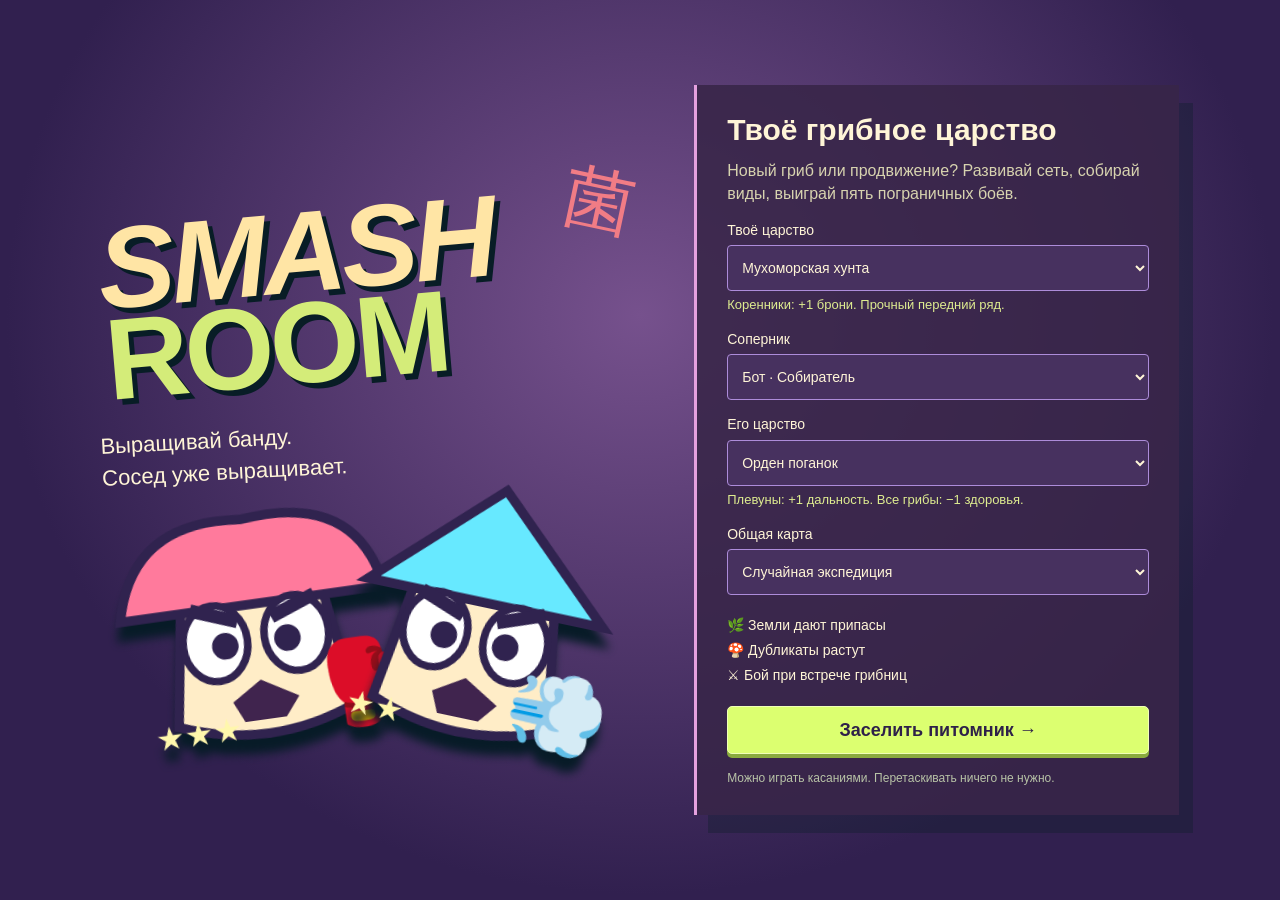
==== index.html @ 74ddb477 "Publish Smash Room v17 territory frontiers and P2P rooms" ====
<!doctype html>
<html lang="ru"><head><meta charset="utf-8"><meta name="viewport" content="width=device-width,initial-scale=1,viewport-fit=cover"><meta name="theme-color" content="#17392f"><title>SMASH ROOM — вырасти свою банду</title><link rel="stylesheet" href="nursery/style.css?v=17"></head>
<body><section id="setup"></section><main id="game" hidden><header id="hud"></header><p id="notice" role="status" aria-live="polite"></p><nav id="tabs" aria-label="Питомник и ресурсная карта"></nav><div class="game-layout"><section id="scene" aria-label="Единая поляна: два питомника, общая карта и бой у границы"><canvas id="scene-canvas" aria-hidden="true"></canvas><canvas id="scene-labels" aria-hidden="true" hidden></canvas><div id="scene-targets"></div></section><section id="hand" aria-label="Карты грибов в руке"></section><aside id="inspection"></aside></div></main><footer id="footer"></footer><div id="merge-pop" aria-live="polite"></div><aside id="host-narrator" hidden></aside><section id="development" hidden></section><section id="incoming-trade" hidden></section><div id="room-banner" hidden></div><dialog id="collection-dialog"></dialog><section id="pass" hidden></section><section id="vs" hidden aria-label="Армии перед боем"></section>
<dialog id="rules"><button id="close-rules">Закрыть ×</button><h2>Хихикорень объясняет</h2><p>«Я сказал соседу, что его шляпа хуже твоей. Теперь тебе надо выиграть пять споров!»</p><ol><li><b>Развитие на ход:</b> нанять одного гриба ИЛИ продвинуть фронт. Найм усиливает ближайший бой; рост даёт припасы, находки и позицию. Можно накопить ресурсы вместо развития.</li><li><b>Рост от флажка:</b> выбери соседний гекс. Новая земля стоит 1 воду + 1 перегной. По своей земле можно идти бесплатно, но это тоже развитие хода.</li><li><b>Зачем маршрут:</b> 🏺 открывает редкий вид, 🏪 даёт обмен 2:1, 💎 удваивает доход участка. Вода под опорой усиливает лечение, перегной даёт +2 HP, споры — +1 дальность дальним бойцам.</li><li><b>Когда бой:</b> грибницы сблизились или ты наступил на чужой участок. Оба готовят отряд, затем автобой у границы. Победитель оттесняет соседа, при наступлении забирает участок; бойцы сохраняются. Дальний маршрут сначала позволяет развиваться без боя.</li><li><b>Армия и резерв:</b> первые 6 мест воюют, ещё 3 хранят грибы. Одинаковый вид и тир автоматически складываются до ★★★. Для ★★★ нужны 3 участка в связанной сети. В руинах открываются 6 редких подвидов, всего 12 видов.</li><li><b>Подготовка:</b> бесплатная расстановка, корм за 1 воду + 1 перегной на один бой. Продажа навсегда возвращает 1 перегной. Базовый доход каждое утро — 1/2/1, присоединённые земли дают ресурс. Отрезанные от базы земли не дают доход, пока сеть не соединится.</li><li><b>Торг:</b> запас 3:1, у Лисичек и в лавке 2:1. Соседу можно предложить обмен; до его согласия деньги не списываются. Подтверждение ещё раз проверяет запасы.</li><li><b>Победа:</b> пять выигранных боёв. Максимум 60 ходов защищает от бесконечной мирной игры; затем сравниваются победы.</li></ol><p>Комната по ссылке — два игрока на разных устройствах. Хозяин держит вкладку открытой. Для подключения нужен интернет; некоторые сети ограничивают P2P. С ботом и на одном экране можно играть без комнаты.</p><small>Архив: <a href="world-v16.html">v16</a> · <a href="world-v15.html">v15</a> · <a href="garden-v12.html">v12</a></small></dialog>
<dialog id="sell-dialog"><h2>Убрать гриба из состава?</h2><p>Он уйдёт навсегда. Вы получите 1🌿 независимо от тира. Карта в руку не возвращается.</p><button id="cancel-sell">Оставить</button><button id="confirm-sell" class="danger">Продать · +1🌿</button></dialog>
<script src="store/store.js?v=17"></script><script src="config/colony.js?v=17"></script><script src="config/scene.js?v=17"></script><script src="ui/lowPolyGL.js?v=17"></script><script src="ui/mushroomModel.js?v=17"></script><script src="ui/combatRig.js?v=17"></script><script src="systems/battleSystem.js?v=17"></script><script src="core/config.js?v=17"></script><script src="core/gardenMaps.js?v=17"></script><script src="core/gardenKingdoms.js?v=17"></script><script src="core/gardenCharacters.js?v=17"></script><script src="vendor/peerjs-1.5.5.min.js"></script><script src="nursery/config.js?v=17"></script><script src="nursery/combat.js?v=17"></script><script src="nursery/rules.js?v=17"></script><script src="nursery/map.js?v=17"></script><script src="nursery/system.js?v=17"></script><script src="nursery/bot.js?v=17"></script><script src="nursery/world.js?v=17"></script><script src="nursery/models.js?v=17"></script><script src="nursery/view.js?v=17"></script><script src="nursery/guide.js?v=17"></script><script src="nursery/room.js?v=17"></script><script src="nursery/ui.js?v=17"></script><script src="nursery/main.js?v=17"></script></body></html>
---- nursery/style.css ----
*{box-sizing:border-box}html{color-scheme:dark;background:#102d2b}body{margin:0;background:radial-gradient(ellipse at 50% 30%,#335748 0,#132e2c 65%);color:#fae9bb;font:16px/1.45 'Trebuchet MS','Segoe UI',sans-serif;min-height:100svh}button,select{font:inherit;color:inherit}button{cursor:pointer;border:1px solid #9b8258;background:#354940;border-radius:5px;padding:10px 14px;min-height:46px;box-shadow:0 3px 0 #071b1d;touch-action:manipulation}button:hover{background:#4a6250;border-color:#e5cf85}button:focus-visible,select:focus-visible{outline:3px solid #e6f298;outline-offset:3px}button:disabled{cursor:default;opacity:.46;box-shadow:none}button.primary{color:#1c3028;background:#d9ec7a;border:1px solid #e8f2b1;font-weight:900;box-shadow:0 4px 0 #617443}button.primary:hover{background:#edffa1}button.danger{color:#f8b7ab;border-color:#93605e;background:#493338}h1,h2,h3,p{margin:0 0 12px}h2,h3{font-weight:900;line-height:1.15}h2{font-size:25px}h3{font-size:20px}small{font-size:12px}i{font-style:normal}em{font-style:normal}select{width:100%;min-height:46px;background:#193831;border:1px solid #9d956c;border-radius:4px;padding:10px}label{display:block;margin:14px 0 5px;font-size:14px}label select{margin-top:5px}[hidden]{display:none!important}a{color:#dfed94}dialog{max-width:560px;width:calc(100% - 28px);max-height:85svh;overflow:auto;border:2px solid #cda36b;border-radius:12px;background:#203c33;color:#fae9bb;padding:24px}dialog::backdrop{background:#061916cc}dialog h2{margin-top:15px}dialog li{margin:12px 0}#setup{min-height:100svh;max-width:1150px;margin:auto;display:grid;grid-template-columns:1.1fr 1fr;align-items:center;padding:36px;gap:60px}.start-art{position:relative}.start-art h1{font:italic 900 clamp(64px,9vw,118px)/.79 Impact,'Arial Black',sans-serif;letter-spacing:-4px;transform:rotate(-5deg);text-shadow:5px 6px 0 #081d26;color:#ffe5a5;margin:50px 0 34px}.start-art h1 i{color:#d4ec79}.start-art p{font-size:22px;transform:rotate(-3deg)}.seal{float:right;color:#f17c85;font-size:70px;transform:rotate(12deg)}.start-mushrooms{display:flex;margin-top:-20px}.start-mushrooms svg{width:58%;filter:drop-shadow(0 15px 5px #071b27);transform:rotate(-8deg)}.start-mushrooms svg+svg{margin-left:-14%;transform:rotate(12deg)}#start-form{background:#19392ee8;border-left:3px solid #c49b61;padding:28px 30px;box-shadow:14px 18px 0 #071d2550}#start-form h2{font-size:30px}#start-form p{color:#d7d3af}.perk{font-size:13px!important;color:#deec90!important;min-height:19px;margin:4px 0}.loop{display:grid;gap:5px;font-size:14px;margin:20px 0}#start-form .primary{width:100%;font-size:18px}#start-form>small{display:block;margin-top:16px;color:#b8c3a7}#game{max-width:1600px;margin:0 auto;padding:14px 24px 90px}#hud{display:flex;align-items:center;gap:24px;flex-wrap:wrap}.wordmark{font:italic 26px Impact,'Arial Black',sans-serif;text-decoration:none;white-space:nowrap;color:#ffe7a8}.wordmark i{color:#dfec8b}.scoreboard{display:flex;align-items:center;gap:20px;flex:1;justify-content:center}.scoreboard>span{border-bottom:3px solid var(--team);display:flex;align-items:center;gap:12px}.scoreboard b{font-size:30px}.scoreboard small{font-size:16px;color:#b7baa3}.scoreboard em{color:#dbae6d}.round{color:#e4d4af;font-size:14px}.help{border-radius:50%;width:46px;font-weight:bold}.resources{display:flex;width:100%;gap:28px;align-items:center;background:#10292380;padding:9px 14px;border-radius:5px}.resources>span{display:grid;grid-template-columns:auto auto;column-gap:7px;align-items:center}.resources i{font-size:25px;grid-row:span 2}.resources b{font-size:25px;line-height:1}.resources small{font-size:11px;color:#c1d39f}.resources .whose{margin-left:auto;font-size:13px;color:#e2d1a8}#notice{font-size:14px;min-height:45px;margin:12px 0 0;color:#d5dfbb;max-width:1100px}#tabs{display:flex;gap:10px;margin:12px 0}#tabs button{min-width:175px;background:#203f36;font-weight:bold}#tabs button.active{border-color:#d6e790;color:#eafaac;background:#456046;box-shadow:0 3px 0 #b3c779}.game-layout{display:grid;grid-template-columns:minmax(0,1fr) 330px;gap:24px;align-items:start}#scene{height:470px;position:relative;background:radial-gradient(ellipse at center,#72906a30,transparent 70%);overflow:hidden;border-bottom:2px solid #77916a66;border-radius:15% 8% 18% 7%}#scene-canvas,#scene-labels,#scene-targets{position:absolute;inset:0;width:100%;height:100%}#scene-labels{pointer-events:none}#scene-targets{pointer-events:none}.slot-target{position:absolute;transform:translate(-50%,0);pointer-events:auto;min-width:98px;padding:4px 8px;min-height:46px;background:#122a28df;border:1px solid #b5bf8f;box-shadow:0 3px 0 #152d28;font-size:14px}.slot-target b{font-size:17px}.slot-target small{display:block;color:#e0dab9}.slot-target.empty{border:2px dashed #a9c181;background:#284838c9;color:#d9f096}.slot-target.selected,.tile-target.selected{outline:3px solid #edfc8d;outline-offset:3px}.moving .slot-target{border:2px solid #e9fd8e;animation:pulse 1s infinite alternate}.row-name{position:absolute;left:16px;font-size:13px;color:#d2d7b0}.row-name.front{top:12px}.row-name.rear{bottom:10px}.tile-target{position:absolute;pointer-events:auto;transform:translate(-50%,-50%);border:0;border-bottom:3px solid var(--team);min-height:36px;min-width:34px;padding:1px;background:#102a2588;box-shadow:none;font-size:20px;border-radius:50%}.tile-target small{font-size:10px;display:block;line-height:1}.tile-target.reachable{background:#e2efac;color:#193c31;box-shadow:0 0 0 2px #f0ffc8}.tile-target.selected{z-index:5}#inspection{background:#18362e99;border-left:2px solid #b59564;padding:18px;max-height:none;border-radius:0 8px 8px 0}#inspection>button,.tile-info>button,.battle-controls>button{width:100%;margin:5px 0}.reason{font-size:13px;color:#c9d2b3;margin:9px 0 12px}.hint{border-left:3px solid #d7e88d;padding-left:12px;color:#e6e6bc}.recipe{font-size:40px;letter-spacing:1px;padding:12px 0}.recipe sup{font-size:18px;color:#e5ef97}.inspect-title{display:flex;align-items:center;gap:8px}.inspect-title>svg{width:95px;flex-shrink:0}.inspect-title h2{font-size:21px}.inspect-title em{color:#e0f28c}.inspect-title strong{font-size:14px}.inspect-title p{font-size:12px;margin:7px 0}.trade,.enemy{margin-top:16px;border-top:1px solid #718368;padding-top:14px;font-size:14px}summary{cursor:pointer;min-height:36px;font-weight:bold}.trade-row{display:flex;align-items:center;gap:5px}.trade-row select{padding:6px;font-size:12px;min-width:0}.trade button{width:100%;margin-top:8px}.enemy div{padding:7px 0;border-bottom:1px solid #6e86684a}.enemy small{display:block;color:#c4d39c}.tile-list{display:grid;gap:6px}.tile-list button{text-align:left}.hand-heading{display:flex;gap:20px;justify-content:space-between;align-items:center;padding:12px 2px}.hand-heading span{color:#bfd98c}.hand-heading small{color:#c7d2af}.hand-scroll{display:flex;gap:12px;overflow-x:auto;scroll-snap-type:x proximity;padding:12px 4px 16px;scrollbar-color:#8aa467 #18372f;min-height:223px}.mush-card{position:relative;flex:0 0 146px;min-height:209px;padding:8px 7px;background:linear-gradient(160deg,#4f3d41,#223f36);border:2px solid #ae885d;border-radius:28px 28px 7px 7px;scroll-snap-align:start;transition:transform .15s;box-shadow:0 5px 0 #071e25}.mush-card.chosen{border:3px solid #d9f484;transform:translateY(-8px);background:#435d3f}.card-art{height:112px;overflow:hidden;background:radial-gradient(ellipse,var(--team),#233d39 75%);border-radius:45% 45% 10% 10%}.card-art svg{width:130px;height:120px}.mush-card>b{font-size:17px;display:block;margin:5px 0 2px}.mush-card>small{font-size:11px;display:block}.card-cost{display:flex;justify-content:center;gap:8px;font-weight:bold;margin-top:8px;font-size:14px}.duplicate{position:absolute;top:-9px;left:10px;background:#e3f38f;color:#23382d;font-size:11px;font-weight:bold;border-radius:2px;padding:2px 7px;transform:rotate(-5deg)}#footer{position:fixed;z-index:20;bottom:0;left:0;width:100%;background:#102c28f7;border-top:1px solid #849866;display:flex;justify-content:center;gap:30px;align-items:center;padding:12px 20px;padding-bottom:max(12px,env(safe-area-inset-bottom));box-shadow:0 -8px 25px #09202080}#footer:empty{display:none}#footer .primary{min-width:250px}#pass{position:fixed;inset:0;background:#091e25ed;display:flex;align-items:center;justify-content:center;z-index:50;padding:24px}#pass>div{max-width:450px;text-align:center}#pass button{min-width:240px}#vs{position:fixed;z-index:60;inset:0;background:linear-gradient(110deg,#732c52 0 48%,#f1d47f 48% 49%,#342d69 49%);display:flex;align-items:center;justify-content:center;gap:10px}.vs-side{width:30%;text-align:center}.vs-side svg{width:100%;max-height:50svh;filter:drop-shadow(8px 10px 0 #102b34)}.vs-side h2{font:italic 32px Impact,sans-serif}.vs-center{text-align:center}.vs-center>span{font-size:50px;color:#fae4a0;display:block}.vs-center>b{font:italic 95px Impact,sans-serif;text-shadow:5px 5px #18312b}.vs-center p{font-size:13px}.control-pair{display:flex;gap:8px}.control-pair button{flex:1;padding:8px}#battle-feed{min-height:120px;font-size:14px}#battle-feed>span{display:block;padding:9px 0;border-bottom:1px solid #708670}#battle-feed b{color:#ffdc91}.team-report{display:flex;gap:12px}.team-report>div{flex:1;border-top:3px solid var(--team);padding-top:10px}.team-report strong{display:block;font-size:36px;color:#e4ef9d}.team-report p{font-size:13px}.team-report b{font-size:14px}.no-webgl #scene-canvas{display:none}.no-webgl #scene-targets{display:grid;grid-template-columns:repeat(3,1fr);gap:14px;padding:50px 12px}.no-webgl .slot-target,.no-webgl .tile-target{position:static;transform:none;min-width:0}.no-webgl .map-view #scene-targets{grid-template-columns:repeat(6,1fr);gap:4px;overflow:auto;padding:5px}.no-webgl .row-name{display:none}#rules button{float:right}#rules p,#rules li{font-size:15px}#rules small{display:block;color:#c3d49f;margin-top:16px}
@keyframes pulse{from{box-shadow:0 0 0 #e8fb81}to{box-shadow:0 0 12px #e8fb81}}@media(prefers-reduced-motion:reduce){*{animation:none!important;transition:none!important}}
@media(min-width:1200px){#scene{height:520px}#hand{max-width:calc(100% - 354px)}}
@media(max-width:800px){body{font-size:15px}#setup{grid-template-columns:1fr;padding:24px;gap:10px;max-width:520px}.start-art h1{font-size:65px;margin:20px 0 20px;letter-spacing:-2px}.start-art p{font-size:17px}.start-mushrooms{position:absolute;right:-8px;top:45px;width:45%;margin:0}.seal{font-size:40px}#start-form{padding:20px}#start-form h2{font-size:25px}#game{padding:10px 12px 104px}#hud{gap:10px}.wordmark{font-size:22px}.scoreboard{gap:12px;justify-content:flex-end}.scoreboard>span{font-size:12px;gap:5px}.scoreboard b{font-size:24px}.scoreboard small{font-size:12px}.round{font-size:12px}.help{min-height:38px;width:38px;padding:4px}.resources{gap:20px;padding:9px 7px}.resources i{font-size:22px}.resources b{font-size:23px}.resources .whose{font-size:11px;max-width:65px}.resources small{font-size:10px}#notice{font-size:12px;line-height:1.4;min-height:42px;margin:9px 0 0}#tabs{margin:9px 0;gap:8px}#tabs button{min-width:0;flex:1;min-height:47px}.game-layout{display:flex;flex-direction:column;gap:12px}#scene{height:325px;width:100%;border-radius:8%;flex-shrink:0}#scene.map-view{height:380px}#inspection{width:100%;padding:14px;border-left:0;border-top:2px solid #af9566;background:#19382f}#inspection h2{font-size:22px}.slot-target{min-width:78px;padding:3px;min-height:45px}.slot-target small{font-size:10px}.slot-target b{font-size:15px}.row-name{font-size:11px}.row-name.front{top:4px}.row-name.rear{bottom:2px}.hand-heading{gap:5px}.hand-heading b{font-size:14px}.hand-heading small{font-size:10px}.mush-card{flex-basis:123px;min-height:192px}.mush-card>b{font-size:15px}.mush-card>small{font-size:10px}.card-art{height:98px}.card-art svg{width:115px;height:106px}.card-cost{font-size:12px}.hand-scroll{gap:9px;min-height:208px}#hand{order:2}#footer{padding:10px 12px;gap:10px}#footer>span{font-size:12px;max-width:110px}#footer .primary{min-width:0;flex:1;max-width:340px;padding:12px 8px}#footer p{font-size:12px;margin:0}#vs{gap:0}.vs-center>b{font-size:64px}.vs-center>span{font-size:33px}.vs-side{width:31%}.vs-side h2{font-size:21px}.vs-center p{max-width:110px;font-size:11px}.inspect-title>svg{width:85px}.inspect-title h2{font-size:21px!important}body[data-phase=battle] .game-layout{gap:8px}body[data-phase=battle] #scene{height:360px}body[data-phase=battle] #notice{min-height:0}#battle-feed{min-height:70px}#battle-feed>span{padding:4px 0}.trade-row select{font-size:12px}}
/* The hand belongs to the board, immediately below it on touch screens. */
.game-layout{grid-template-areas:"scene inspect" "hand inspect";grid-template-rows:auto auto;row-gap:6px}#scene{grid-area:scene;border-radius:12px;height:400px}#inspection{grid-area:inspect}#hand{grid-area:hand;max-width:100%}.row-name{background:#17392fcc;padding:3px 7px;border-radius:3px}.help{min-height:44px;width:44px}
@media(max-width:800px){#scene{order:0;height:260px}#hand{order:1;width:100%}#inspection{order:2}#scene.map-view{height:350px}.hand-heading{padding:6px 2px}.hand-scroll{min-height:174px;padding-top:11px}.mush-card{min-height:163px;flex-basis:112px;padding:5px}.card-art{height:77px}.card-art svg{height:87px;width:100px}.mush-card>b{font-size:14px}.card-cost{margin-top:5px}.recipe{font-size:30px;padding:3px 0}body[data-phase=battle] #scene{height:330px}#footer .card-footer{display:flex;gap:8px;width:100%;max-width:500px}#footer .card-footer .primary{flex:1}.row-name.front{top:4px}.row-name.rear{bottom:0}}
@media(min-width:801px){#scene{height:320px}.hand-scroll{min-height:210px}.mush-card{min-height:192px}.card-art{height:95px}.card-art svg{height:105px}}
.resources>span{position:relative}.resource-delta{position:absolute;right:-19px;top:0;font-size:14px;font-weight:bold;color:#dfef8c;animation:resource-pop 2.5s forwards;pointer-events:none}.resource-delta.spent{color:#ffb2a1}@keyframes resource-pop{0%,60%{opacity:1;transform:translateY(0)}100%{opacity:0;transform:translateY(-14px)}}
.world-overview{margin-top:22px;padding-top:16px;border-top:1px solid #8a9c6c}.world-overview h3{font-size:18px}.world-overview>button{display:flex;align-items:center;width:100%;gap:12px;text-align:left;background:#142f2a;padding:4px 8px;border-color:#77956c;box-shadow:none}.world-overview svg{width:125px;flex-shrink:0;height:110px}.world-overview button span{font-size:13px}.world-overview button b{display:block;color:#deef94;margin-top:8px}.supply-lines{display:grid;gap:5px;margin:12px 0;font-size:12px}.supply-lines>span{display:block;border-bottom:1px dashed #6c8663;padding-bottom:5px}.supply-lines strong{color:#e7f59b}.world-overview>p{font-size:12px;color:#c2d1ac;margin:0}.income-preview{padding:12px;border-left:3px solid #e0ef94;background:#294b39}.income-preview b{color:#e9f9a5}.income-preview small{display:block;margin-top:7px}.world-overview svg path{fill:none}
.world-overview:first-child{margin-top:0;padding-top:0;border-top:0;margin-bottom:22px}.world-overview:first-child svg{height:150px;width:150px}.world-overview:first-child>h3{font-size:21px}
/* One table, camera controls rather than alternative screens. */
#scene.unified-world{height:600px;border-radius:16px;background:radial-gradient(ellipse at center,#47684f50,transparent 75%)}.home-target{position:absolute;transform:translate(-50%,-50%);pointer-events:auto;background:#16372de8;border:2px solid #bfce89;font-size:13px;min-height:44px;white-space:nowrap}.home-target:disabled{opacity:.8}.visual-formula{font-size:23px;padding:16px 0;color:#e7f4a0}.visual-formula small{font-size:12px}.tier-stars{color:#f5d97b;font-size:22px}.visual-loop{display:flex;flex-wrap:wrap;align-items:center;gap:9px;font-size:23px;margin:18px 0}.visual-loop b{font-size:18px;color:#b5c992}.quick-legend{display:flex;justify-content:space-between;gap:8px;font-size:17px;margin:18px 0}.unit-actions{display:grid;gap:8px;margin:8px 0}#battle-feed{display:flex;gap:7px;min-height:64px;align-items:center;flex-wrap:wrap}#battle-feed>span{border:1px solid var(--team);border-radius:9px;padding:7px;font-size:19px}#battle-feed b{font-size:13px}#battle-feed strong{font-size:16px}.slot-target{min-width:78px}#notice{min-height:25px;white-space:nowrap;overflow:hidden;text-overflow:ellipsis}#tabs button{font-size:14px;min-width:0}#tabs:before{content:'Камера';align-self:center;color:#b8c99f;font-size:12px;margin-right:2px}.world-overview{display:none}.unified-world .row-name{display:none}#inspection details{margin-top:12px}#scene-targets .tile-target{min-width:31px;min-height:31px;font-size:17px}#scene-targets .tile-target.reachable{box-shadow:0 0 0 2px #cde784}.game-layout{grid-template-columns:minmax(0,1fr) 300px}.no-webgl #scene-targets{position:absolute;overflow:auto;grid-template-columns:repeat(6,1fr)}.no-webgl .tile-target,.no-webgl .slot-target,.no-webgl .home-target{display:block!important;position:static;transform:none}.no-webgl .home-target{grid-column:span 3}
@media(max-width:800px){#scene.unified-world{height:510px!important}#tabs:before{display:none}#tabs button{font-size:13px}#inspection{max-height:none}.slot-target{min-width:70px;font-size:12px}.slot-target small{font-size:9px}.hand-heading small{display:none}.visual-loop{font-size:20px}.game-layout{gap:6px}#battle-feed{min-height:52px}#scene-targets .tile-target{min-width:28px;min-height:28px;font-size:15px}#notice{font-size:12px}.home-target{font-size:12px;padding:6px}}
/* Keep the hand near the shared table on both aspect ratios. */
@media(min-width:801px){#scene.unified-world{height:420px}}
@media(max-width:800px){#scene.unified-world{height:clamp(330px,calc(100svh - 430px),510px)!important}#hud{display:grid;grid-template-columns:1fr auto 44px;gap:8px}.round{display:none}.scoreboard{gap:7px}.scoreboard>span{font-size:11px;gap:3px}.scoreboard b{font-size:21px}.resources{grid-column:1/-1}.wordmark{font-size:19px}.help{min-height:42px;width:42px}#notice{margin-top:6px}#tabs{margin-top:6px}}
@media(min-width:801px){#scene.unified-world{height:380px}}
@media(max-width:800px){#scene.unified-world{height:clamp(300px,calc(100svh - 470px),450px)!important}}
#scene.camera-moving #scene-targets button{pointer-events:none!important}
#scene-targets .tile-target{z-index:1;clip-path:circle(46% at 50% 50%)}#scene-targets .tile-target.reachable{z-index:4}#scene-targets .tile-target.selected{z-index:5}
/* v16: the field is the application; controls live at the clicked colony. */
body{background:radial-gradient(ellipse at 50% 35%,#76518d,#31204f 70%);color:#fff5d7}button,select{border-color:#ad8cda;background:#47315f}button:hover{background:#634778;border-color:#edff9a}button.primary{background:#dcff70;color:#2e2149;border-color:#f0ffb6;box-shadow:0 4px 0 #8aab3e}#setup{background:transparent}#start-form{background:#382548de;border-color:#e5a1df}.field-only{overflow:hidden}.field-only #game{padding:0;max-width:none}.field-only .game-layout{display:block}.field-only #scene.unified-world{position:fixed;inset:0;width:100vw;height:100svh!important;border:0;border-radius:0;background:radial-gradient(ellipse at center,#886aa538,transparent 70%)}.field-only #hud{position:fixed;z-index:30;top:12px;left:14px;right:14px;max-width:720px;display:grid;grid-template-columns:auto 1fr 44px;gap:9px;pointer-events:none}.field-only #hud button,.field-only #hud a{pointer-events:auto}.field-only .wordmark{font-size:23px}.field-only .scoreboard{gap:15px;justify-content:center}.field-only .scoreboard>span{background:#281a3edc;border-radius:12px;padding:4px 9px;border-bottom-width:3px}.field-only .scoreboard b{font-size:23px}.field-only .round{display:none}.field-only .resources{grid-column:1/-1;width:max-content;max-width:100%;gap:28px;padding:8px 16px;background:#281a3ee8;border:1px solid #b397d0;border-radius:16px}.field-only .resources .whose{display:none}.field-only .resources b{font-size:23px}.field-only .resources i{font-size:23px}.field-only .resources small{color:#d8efa5}.field-only #notice{position:fixed;z-index:31;top:121px;left:18px;margin:0;padding:3px 9px;border-radius:12px;background:#342247b0;min-height:0;font-size:12px;pointer-events:none}.field-only #tabs{display:none}.field-only #footer{position:fixed;left:auto;right:16px;bottom:16px;width:auto;z-index:60;border:0;background:none;box-shadow:none;padding:0;display:block;pointer-events:none}.field-only #footer button{pointer-events:auto;min-width:135px;min-height:54px;border-radius:14px;font-size:18px}.field-only #hand{position:fixed;z-index:45;bottom:14px;left:50%;transform:translateX(-50%);width:850px;max-width:calc(100vw - 28px);max-height:65svh;overflow:auto;background:#352148f5;border:2px solid #ca9fe9;border-radius:22px;padding:14px 18px 66px;box-shadow:0 -14px 60px #21132b99;grid-area:auto}.sheet-title{display:flex;align-items:center;justify-content:space-between;gap:10px}.sheet-title>b{font-size:21px}.sheet-title>span{color:#e4ff94;font-size:14px}.sheet-title small{font-size:13px}.icon-action{min-width:46px;border-radius:11px}.mini-roster{display:flex;gap:8px;margin:9px 0}.mini-roster button{border:2px solid var(--role);border-radius:12px;min-width:48px;padding:3px 6px;font-size:23px}.mini-roster small{display:block;color:#f6df82;font-size:11px;line-height:1}.draft{display:grid;grid-template-columns:repeat(3,minmax(0,1fr));gap:14px;margin-top:10px}.draft-card{border:3px solid var(--role);background:linear-gradient(160deg,#654578,#30223f);padding:7px;border-radius:24px 24px 12px 12px;box-shadow:0 5px 0 #1d1230;min-width:0}.draft-card:not(:disabled):hover{transform:translateY(-4px);background:#6a4c81}.offer-art{height:135px;border-radius:18px;background:radial-gradient(ellipse,var(--role),#443056 75%);overflow:hidden}.offer-art svg{height:144px;width:160px;max-width:100%}.draft-card strong{display:block;font-size:21px;margin-top:5px}.offer-skill{color:var(--role);font-weight:bold;font-size:17px;margin:5px 0}.offer-cost{font-weight:bold;font-size:17px;display:flex;gap:8px;justify-content:center}.draft-card>small{display:block;margin:6px 0 2px;color:#ebffad;font-size:12px;min-height:17px}.sheet-tools{display:flex;align-items:center;gap:16px;margin-top:15px;min-height:44px}.sheet-tools>small{margin-left:auto;color:#d8ddba}.sheet-tools summary{padding:9px 15px;border:1px solid #a88ac4;border-radius:8px}.sheet-tools details{position:relative}.sheet-tools .trade-row{background:#3f2a55;padding:7px}.unit-strip{display:flex;flex-wrap:wrap;align-items:center;gap:8px;background:#281b3e;padding:8px;border-radius:12px}.unit-strip>small{width:100%;font-size:12px;color:#d8c9e4}.unit-strip>span{font-size:14px}.unit-strip strong{color:#ffdc78}.picked{padding:30px 10px;text-align:center;font-size:33px}.picked span{display:block;font-size:15px;color:#e5e8c6}.field-only #inspection{position:fixed;z-index:40;left:50%;bottom:85px;transform:translateX(-50%);width:430px;max-width:calc(100vw - 28px);max-height:68svh;overflow:auto;background:#37234ff5;border:2px solid #b494d5;border-radius:20px;padding:16px;grid-area:auto}.context-title{display:flex;align-items:center;justify-content:space-between;gap:20px}.context-title button{min-width:44px}.field-only #inspection small{display:block;color:#ded5bc;margin-top:7px}.field-only #inspection .primary{width:100%;margin-top:9px}.field-only .home-target{background:#442251ea;border:3px solid #f3e199;border-radius:20px;min-height:54px;font-size:22px;box-shadow:0 5px 0 #21122c}.field-only .home-target b{color:#dfff78;margin-left:6px}.field-only .home-target:disabled{font-size:16px;opacity:.78;min-height:44px}.field-only #scene-targets .base-node{font-size:24px;min-width:40px;min-height:40px}.field-only .slot-target{border:2px dashed #e2ff99;background:#3c3250d9;color:#fff3c8;min-height:46px;border-radius:12px;font-size:18px}.field-only .slot-target.selected{border-color:#ffef7c;outline:2px solid #ffef7c}.field-only #scene-targets .tile-target{background:#4033558c;color:#fff6bc}.field-only #scene-targets .tile-target.reachable{background:#e8ff89;color:#38264a}.field-only #pass{background:#1b123b60;align-items:flex-end;padding-bottom:90px}.field-only #pass>div{background:#3e2856ef;border:2px solid #a58ac7;border-radius:20px;padding:22px}.field-only .battle-controls{font-size:14px}.field-only .team-report>div{min-width:0}.field-only .team-report span{font-size:12px}.field-only .team-report strong{font-size:35px}#merge-pop{position:fixed;z-index:80;top:26%;left:50%;transform:translate(-50%,-50%);font-size:36px;font-weight:900;color:#efff89;text-shadow:3px 3px #332149;pointer-events:none;opacity:0;white-space:nowrap}#merge-pop.pop{animation:stack-pop 2.1s forwards}@keyframes stack-pop{0%{opacity:0;transform:translate(-50%,0) scale(.6)}15%,70%{opacity:1;transform:translate(-50%,-50%) scale(1)}100%{opacity:0;transform:translate(-50%,-100%) scale(1.1)}}
@media(max-width:800px){.field-only #hud{left:9px;right:9px;top:8px;gap:6px;grid-template-columns:1fr 40px}.field-only .wordmark{display:none}.field-only .scoreboard{justify-content:flex-start;gap:8px}.field-only .scoreboard>span{font-size:11px;padding:3px 8px}.field-only .resources{gap:23px;padding:7px 14px}.field-only .resources i,.field-only .resources b{font-size:21px}.field-only #notice{top:112px;font-size:10px;left:10px}.field-only #hand{bottom:0;max-width:none;width:100%;max-height:56svh;padding:10px 10px 66px;border-radius:20px 20px 0 0}.sheet-title>b{font-size:17px}.sheet-title>span{font-size:12px}.mini-roster{gap:5px;margin:6px 0}.mini-roster button{min-width:42px;min-height:42px;font-size:21px}.draft{gap:7px;margin-top:7px}.draft-card{border-width:2px;padding:4px;border-radius:18px 18px 8px 8px}.offer-art{height:85px}.offer-art svg{height:95px;width:110px}.draft-card strong{font-size:14px}.offer-skill,.offer-cost{font-size:12px;margin:4px 0}.draft-card>small{font-size:10px;min-height:25px;line-height:1.2;margin:4px 0}.sheet-tools{gap:8px;margin-top:10px}.sheet-tools>small{font-size:10px;max-width:110px}.unit-strip{gap:5px;padding:5px}.unit-strip>span{font-size:12px}.unit-strip>small{font-size:10px}.unit-strip button{padding:6px;min-height:44px;font-size:12px}.field-only #footer{right:12px;bottom:12px}.field-only #footer button{min-width:120px;min-height:50px;font-size:17px}.field-only #inspection{bottom:75px;padding:12px}.field-only #scene-targets .tile-target{min-width:29px;min-height:29px}.field-only #scene-targets .base-node{min-width:40px;min-height:40px;font-size:24px}#merge-pop{font-size:27px}}
.terrain-draft{display:grid;grid-template-columns:repeat(3,1fr);gap:8px;margin:10px 0}.terrain-draft button{padding:10px 5px;border-radius:14px;border:2px solid #c7a1dd}.terrain-draft b{display:block;font-size:33px}.terrain-draft strong{display:block;font-size:13px}.terrain-draft small{font-size:11px;color:#defca0!important}
.mini-roster{display:grid;grid-template-columns:repeat(6,minmax(0,1fr));gap:7px}.mini-roster button{position:relative;min-width:0}.mini-roster i{position:absolute;left:5px;top:3px;font-size:11px;color:#ddc8ee}.mini-roster button.chosen{outline:2px solid #efff85;outline-offset:1px}.mini-roster button:nth-child(3){margin-right:7px}.mini-roster button:nth-child(4){margin-left:7px}@media(max-width:800px){.mini-roster{gap:4px}.mini-roster button{min-width:0;padding:5px 4px}.mini-roster i{font-size:9px;left:3px;top:2px}}
.offer-stats{font-size:12px;color:#fff2cf;margin:4px 0}@media(max-width:800px){.offer-stats{font-size:10px}}
/* v17: decisions, explanations and a small original troublemaker above the table. */
#host-narrator{position:fixed;z-index:27;top:14px;right:14px;width:330px;display:flex;align-items:flex-start;pointer-events:none;gap:4px}.host-figure{width:90px;flex-shrink:0;filter:drop-shadow(0 5px 0 #26173588)}.host-speech{background:#442557ec;border:2px solid #d4b0ed;border-radius:18px 18px 18px 4px;padding:10px 12px;box-shadow:0 5px 0 #24153277}.host-speech b{font-size:13px;color:#e6ff9b}.host-speech p{font-size:13px;line-height:1.35;margin:4px 0 0}.host-head{animation:host-float 2.4s ease-in-out infinite}.host-hand.left{animation:host-giggle 1.1s ease-in-out infinite alternate;transform-origin:25px 80px}.host-hand.right{animation:host-giggle .8s ease-in-out infinite alternate-reverse;transform-origin:135px 80px}@keyframes host-float{50%{transform:translateY(-4px) rotate(2deg)}}@keyframes host-giggle{to{transform:rotate(10deg) translateY(-3px)}}
#development{position:fixed;z-index:35;bottom:85px;left:50%;transform:translateX(-50%);display:grid;grid-template-columns:1fr 1fr;gap:12px;width:600px;max-width:calc(100vw - 28px)}#development button{background:#3d2853ed;border:2px solid #c9ace6;border-radius:18px;text-align:left;padding:14px}#development b{display:block;font-size:20px;color:#edff99}#development span{display:block;font-size:14px;margin:7px 0 5px}#development small{display:block;color:#d2c4e0;font-size:12px}.front-target{position:absolute;transform:translate(-50%,-100%);pointer-events:auto;z-index:8;border:2px solid #fff6b6;border-radius:12px;background:#3f285ce8;min-height:38px;font-size:16px;padding:5px 9px}.front-target:disabled{opacity:.85}#scene.camera-moving #scene-targets button{pointer-events:none!important}.support-label{font-size:13px;color:#eaffb0;padding:7px 9px;border-left:3px solid #deef8c;background:#2a1b3b;margin:8px 0}.offer-purpose{font-size:12px;color:#e9d9f0;min-height:30px;margin-top:4px}.terrain-draft em{display:block;font-size:11px;line-height:1.2;color:#e8ffae;margin-top:8px;min-height:30px}.terrain-draft button{min-width:0}.field-only #inspection p{font-size:14px;margin-top:8px}.field-only #inspection button.primary{font-size:16px}.sheet-title>span{font-size:12px}.sheet-tools{flex-wrap:wrap}.friend-trade .trade-row{min-width:280px}.sheet-tools .trade-row select{min-width:100px}.mini-roster button:nth-child(n+7){grid-column:span 2;border-style:dashed;background:#2d233e}.mini-roster button:nth-child(n+7) small:after{content:' · резерв';font-size:10px;color:#d2c1df}.album{display:grid;grid-template-columns:repeat(3,minmax(0,1fr));gap:10px}.album article{background:#382849;border:2px solid #8b73aa;border-radius:14px;padding:8px;text-align:center;min-width:0}.album article.collected{border-color:#e0f885}.album article.locked svg{filter:brightness(.25);opacity:.65}.album svg{width:100%;height:135px}.album b,.album small{display:block}.album p{font-size:11px!important;color:#d6c7e2}.album b{font-size:13px}.album small{font-size:10px;color:#e4e9bd}#collection-dialog{max-width:740px;background:#2f2046}#collection-dialog>p{font-size:14px;color:#d9cce3}.join-row{display:flex;gap:8px;margin:9px 0}#room-controls input{font:inherit;min-height:46px;min-width:0;padding:8px;border:1px solid #b294ca;border-radius:8px;color:#f7f3da;background:#2d203c}.join-row input{width:140px;text-transform:uppercase;letter-spacing:3px}#room-link{width:100%;font-size:12px!important;letter-spacing:0}#room-note{font-size:13px!important;min-height:22px}#room-controls>button{margin-bottom:8px}#room-start{width:100%}#room-banner{position:fixed;z-index:70;bottom:14px;left:12px;max-width:calc(100vw - 175px);font-size:12px;background:#2b1d3fe8;border:1px solid #b89ad4;border-radius:10px;padding:7px 10px}#room-banner button{display:block;font-size:12px;min-height:42px;margin-top:7px}#incoming-trade{position:fixed;z-index:75;left:50%;bottom:85px;transform:translateX(-50%);width:410px;max-width:calc(100vw - 24px);background:#402b59;border:2px solid #dff398;border-radius:18px;padding:16px}#incoming-trade b{font-size:18px}#incoming-trade p{font-size:14px}#incoming-trade button{margin-right:8px}.field-only .resources small{font-size:11px}.field-only #hud{max-width:780px;grid-template-columns:auto 1fr 44px 44px}.field-only #notice{max-width:70vw}.field-only .home-target{font-size:18px}.field-only .slot-target{font-size:15px}
@media(max-width:800px){#host-narrator{top:142px;right:8px;width:285px;gap:0}.host-figure{width:65px}.host-speech{padding:7px 9px;border-radius:14px}.host-speech b{font-size:11px}.host-speech p{font-size:11px;line-height:1.3}#development{bottom:78px;gap:7px;width:calc(100vw - 20px);max-width:none}#development button{padding:10px 9px;border-radius:14px}#development b{font-size:17px}#development span{font-size:12px;margin:5px 0}#development small{font-size:11px}.front-target{font-size:13px;min-height:36px;padding:4px 7px}.field-only #hud{grid-template-columns:1fr 39px 39px;max-width:none}.field-only #hud .scoreboard{grid-column:1}.field-only #hud .resources{grid-column:1/-1}.field-only #notice{top:114px;font-size:10px;max-width:94vw}.offer-purpose{font-size:10px;min-height:24px}.offer-art{height:78px}.offer-art svg{height:88px}.sheet-title{gap:5px}.sheet-title>b{font-size:15px}.sheet-title>span{font-size:10px;max-width:120px}.sheet-title small{font-size:10px;display:block}.support-label{font-size:11px;padding:5px}.sheet-tools{gap:7px}.sheet-tools>small{font-size:9px;max-width:94px}.sheet-tools .trade-row select{min-width:80px}.mini-roster button:nth-child(n+7){min-height:40px}.terrain-draft em{font-size:10px}.album{grid-template-columns:repeat(2,minmax(0,1fr))}.album svg{height:125px}.field-only #footer button{font-size:14px;min-width:135px;max-width:170px;padding:10px}.field-only #hand{max-height:63svh}.field-only #inspection{bottom:80px;max-height:64svh}.field-only #pass>div{padding:16px}.friend-trade .trade-row{min-width:250px}#room-banner{font-size:10px;max-width:calc(100vw - 165px)}#incoming-trade{bottom:80px}}
.future-income{font-size:10px;color:#dfff98;margin-left:6px;white-space:nowrap}.field-only .resources{gap:18px}.field-only .resources small{font-size:10px}.race-effect{font-size:12px;color:#ffdf9a;margin:5px 0}.sheet-title b small{font-size:11px}@media(max-width:1150px){#host-narrator{top:140px;right:8px;width:285px}}@media(max-width:800px){.field-only .resources{gap:15px;padding:8px 12px}.field-only .resources b{font-size:22px}.future-income{font-size:9px;margin-left:4px}.field-only .resources>span{column-gap:4px}.race-effect{font-size:10px}.offer-stats{font-size:9px}}
.vs-roster{display:flex;flex-wrap:wrap;gap:7px;justify-content:center}.vs-roster span{background:#2c1d43c7;border-radius:8px;font-size:15px;padding:5px}.vs-side>small{display:block;margin-top:12px;font-size:13px;color:#e8ffd0}.vs-center>span{font-size:23px}#host-narrator .host-speech{max-width:240px}@media(max-width:800px){.vs-roster{gap:3px}.vs-roster span{font-size:10px;padding:4px}.vs-side>small{font-size:10px}.vs-center>span{font-size:12px;max-width:90px}.vs-center button{font-size:12px;padding:8px;min-width:0}}

.front-target:disabled{pointer-events:none}

.home-target{z-index:5}.front-target{z-index:3}.tier-unlock{margin:3px 0;font-size:.8rem;color:#e2ff77}

body[data-phase="battle"] #merge-pop{display:none}
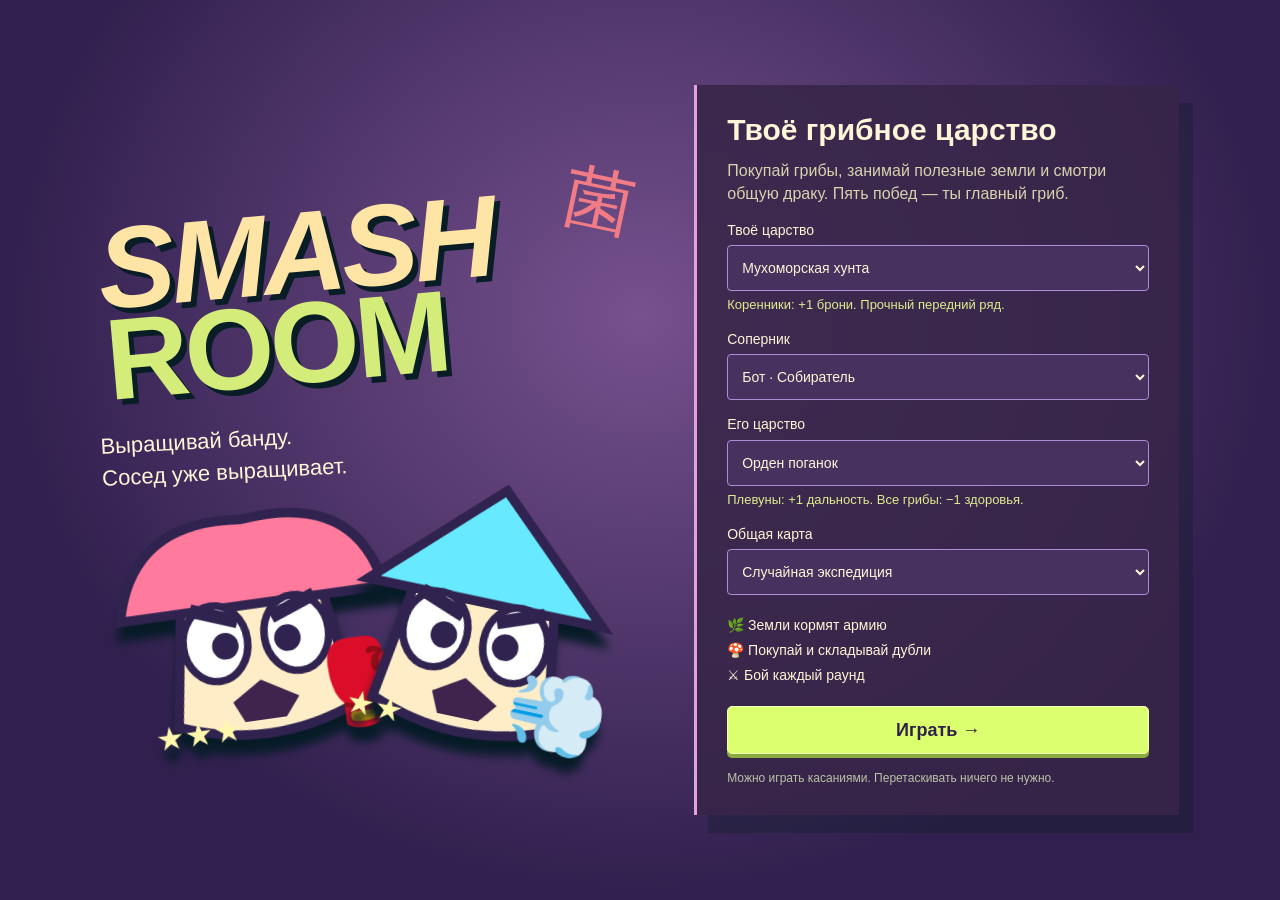
==== commit d2a86e00: "Publish v18 quick loop, contextual nursery and correct combat facing" ====
--- a/index.html
+++ b/index.html
@@ -1,6 +1,6 @@
 <!doctype html>
-<html lang="ru"><head><meta charset="utf-8"><meta name="viewport" content="width=device-width,initial-scale=1,viewport-fit=cover"><meta name="theme-color" content="#17392f"><title>SMASH ROOM — вырасти свою банду</title><link rel="stylesheet" href="nursery/style.css?v=17"></head>
-<body><section id="setup"></section><main id="game" hidden><header id="hud"></header><p id="notice" role="status" aria-live="polite"></p><nav id="tabs" aria-label="Питомник и ресурсная карта"></nav><div class="game-layout"><section id="scene" aria-label="Единая поляна: два питомника, общая карта и бой у границы"><canvas id="scene-canvas" aria-hidden="true"></canvas><canvas id="scene-labels" aria-hidden="true" hidden></canvas><div id="scene-targets"></div></section><section id="hand" aria-label="Карты грибов в руке"></section><aside id="inspection"></aside></div></main><footer id="footer"></footer><div id="merge-pop" aria-live="polite"></div><aside id="host-narrator" hidden></aside><section id="development" hidden></section><section id="incoming-trade" hidden></section><div id="room-banner" hidden></div><dialog id="collection-dialog"></dialog><section id="pass" hidden></section><section id="vs" hidden aria-label="Армии перед боем"></section>
-<dialog id="rules"><button id="close-rules">Закрыть ×</button><h2>Хихикорень объясняет</h2><p>«Я сказал соседу, что его шляпа хуже твоей. Теперь тебе надо выиграть пять споров!»</p><ol><li><b>Развитие на ход:</b> нанять одного гриба ИЛИ продвинуть фронт. Найм усиливает ближайший бой; рост даёт припасы, находки и позицию. Можно накопить ресурсы вместо развития.</li><li><b>Рост от флажка:</b> выбери соседний гекс. Новая земля стоит 1 воду + 1 перегной. По своей земле можно идти бесплатно, но это тоже развитие хода.</li><li><b>Зачем маршрут:</b> 🏺 открывает редкий вид, 🏪 даёт обмен 2:1, 💎 удваивает доход участка. Вода под опорой усиливает лечение, перегной даёт +2 HP, споры — +1 дальность дальним бойцам.</li><li><b>Когда бой:</b> грибницы сблизились или ты наступил на чужой участок. Оба готовят отряд, затем автобой у границы. Победитель оттесняет соседа, при наступлении забирает участок; бойцы сохраняются. Дальний маршрут сначала позволяет развиваться без боя.</li><li><b>Армия и резерв:</b> первые 6 мест воюют, ещё 3 хранят грибы. Одинаковый вид и тир автоматически складываются до ★★★. Для ★★★ нужны 3 участка в связанной сети. В руинах открываются 6 редких подвидов, всего 12 видов.</li><li><b>Подготовка:</b> бесплатная расстановка, корм за 1 воду + 1 перегной на один бой. Продажа навсегда возвращает 1 перегной. Базовый доход каждое утро — 1/2/1, присоединённые земли дают ресурс. Отрезанные от базы земли не дают доход, пока сеть не соединится.</li><li><b>Торг:</b> запас 3:1, у Лисичек и в лавке 2:1. Соседу можно предложить обмен; до его согласия деньги не списываются. Подтверждение ещё раз проверяет запасы.</li><li><b>Победа:</b> пять выигранных боёв. Максимум 60 ходов защищает от бесконечной мирной игры; затем сравниваются победы.</li></ol><p>Комната по ссылке — два игрока на разных устройствах. Хозяин держит вкладку открытой. Для подключения нужен интернет; некоторые сети ограничивают P2P. С ботом и на одном экране можно играть без комнаты.</p><small>Архив: <a href="world-v16.html">v16</a> · <a href="world-v15.html">v15</a> · <a href="garden-v12.html">v12</a></small></dialog>
+<html lang="ru"><head><meta charset="utf-8"><meta name="viewport" content="width=device-width,initial-scale=1,viewport-fit=cover"><meta name="theme-color" content="#17392f"><title>SMASH ROOM — вырасти свою банду</title><link rel="stylesheet" href="nursery/style.css?v=18"></head>
+<body><section id="setup"></section><main id="game" hidden><header id="hud"></header><p id="notice" role="status" aria-live="polite"></p><nav id="tabs" aria-label="База и земли"></nav><div class="game-layout"><section id="scene" aria-label="Единая поляна: два питомника, общая карта и общая драка"><canvas id="scene-canvas" aria-hidden="true"></canvas><canvas id="scene-labels" aria-hidden="true" hidden></canvas><div id="scene-targets"></div></section><section id="hand" aria-label="Карты грибов в руке"></section><aside id="inspection"></aside></div></main><footer id="footer"></footer><div id="merge-pop" aria-live="polite"></div><aside id="host-narrator" hidden></aside><section id="development" hidden></section><section id="incoming-trade" hidden></section><div id="room-banner" hidden></div><dialog id="collection-dialog"></dialog><section id="pass" hidden></section><section id="vs" hidden aria-label="Армии перед боем"></section>
+<dialog id="rules"><button id="close-rules">Закрыть ×</button><h2>Три шага до драки</h2><ol><li><b>Купи грибы.</b> В базе пять предложений. Покупай несколько за показанные припасы. Два одинаковых одного тира сами складываются; четыре обычных дают ★★★.</li><li><b>Возьми участок.</b> Один за раунд, у любой своей ветки, за 1 воду и 1 перегной. Земля даёт доход со следующего раунда. 🏺 сразу даёт редкого бойца; 💎 доход ×2; 🏪 обмен 2:1. Вбок идти выгодно!</li><li><b>Нажми «В бой».</b> Когда оба готовы, армии идут на общий ринг. Пять побед — конец партии.</li></ol><p><b>Зачем грибница:</b> это твоя база и постоянный отряд. Здесь новые бойцы сами занимают места, можно переставить их касаниями. Первые 6 мест сражаются, ещё 3 — резерв. Погибший пропускает один бой на восстановлении, потом возвращается с мутацией. Продать его можно за 1 перегной.</p><p>Вода в сети усиливает лечение; перегной — здоровье; споры — дальность. Каждый эффект действует один раз, дополнительные участки увеличивают доход. Корм и торговля — необязательные дополнительные действия. После 20 раундов без пяти побед сравнивается счёт.</p><p>Комната по ссылке: хозяин держит вкладку открытой. Погода и ручное воскрешение не требуют твоих действий — их нет.</p><small>Архив: <a href="world-v17.html">v17</a> · <a href="world-v16.html">v16</a></small></dialog>
 <dialog id="sell-dialog"><h2>Убрать гриба из состава?</h2><p>Он уйдёт навсегда. Вы получите 1🌿 независимо от тира. Карта в руку не возвращается.</p><button id="cancel-sell">Оставить</button><button id="confirm-sell" class="danger">Продать · +1🌿</button></dialog>
-<script src="store/store.js?v=17"></script><script src="config/colony.js?v=17"></script><script src="config/scene.js?v=17"></script><script src="ui/lowPolyGL.js?v=17"></script><script src="ui/mushroomModel.js?v=17"></script><script src="ui/combatRig.js?v=17"></script><script src="systems/battleSystem.js?v=17"></script><script src="core/config.js?v=17"></script><script src="core/gardenMaps.js?v=17"></script><script src="core/gardenKingdoms.js?v=17"></script><script src="core/gardenCharacters.js?v=17"></script><script src="vendor/peerjs-1.5.5.min.js"></script><script src="nursery/config.js?v=17"></script><script src="nursery/combat.js?v=17"></script><script src="nursery/rules.js?v=17"></script><script src="nursery/map.js?v=17"></script><script src="nursery/system.js?v=17"></script><script src="nursery/bot.js?v=17"></script><script src="nursery/world.js?v=17"></script><script src="nursery/models.js?v=17"></script><script src="nursery/view.js?v=17"></script><script src="nursery/guide.js?v=17"></script><script src="nursery/room.js?v=17"></script><script src="nursery/ui.js?v=17"></script><script src="nursery/main.js?v=17"></script></body></html>
+<script src="store/store.js?v=18"></script><script src="config/colony.js?v=18"></script><script src="config/scene.js?v=18"></script><script src="ui/lowPolyGL.js?v=18"></script><script src="ui/mushroomModel.js?v=18"></script><script src="ui/combatRig.js?v=18"></script><script src="systems/battleSystem.js?v=18"></script><script src="core/config.js?v=18"></script><script src="core/gardenMaps.js?v=18"></script><script src="core/gardenKingdoms.js?v=18"></script><script src="core/gardenCharacters.js?v=18"></script><script src="vendor/peerjs-1.5.5.min.js"></script><script src="nursery/config.js?v=18"></script><script src="nursery/combat.js?v=18"></script><script src="nursery/rules.js?v=18"></script><script src="nursery/map.js?v=18"></script><script src="nursery/system.js?v=18"></script><script src="nursery/bot.js?v=18"></script><script src="nursery/world.js?v=18"></script><script src="nursery/models.js?v=18"></script><script src="nursery/view.js?v=18"></script><script src="nursery/guide.js?v=18"></script><script src="nursery/room.js?v=18"></script><script src="nursery/ui.js?v=18"></script><script src="nursery/main.js?v=18"></script></body></html>
--- a/nursery/style.css
+++ b/nursery/style.css
@@ -37,3 +37,18 @@
 .home-target{z-index:5}.front-target{z-index:3}.tier-unlock{margin:3px 0;font-size:.8rem;color:#e2ff77}
 
 body[data-phase="battle"] #merge-pop{display:none}
+
+/* v18: recruitment shop, the same coral/cyan/lime/purple language. */
+.field-only #hand{width:1100px;max-width:calc(100vw - 28px);max-height:68svh}
+.draft{grid-template-columns:repeat(5,minmax(0,1fr));gap:10px}.draft-card{min-width:0}.draft-card .offer-art{height:130px}.draft-card strong{font-size:20px}.offer-purpose{font-size:12px;min-height:48px}.owned-copies{display:block;color:#e6ff92;font-size:12px;min-height:22px}.recruit-caption{display:flex;justify-content:space-between;align-items:center;gap:12px;margin:10px 0 3px}.recruit-caption b{color:#e7ff8b}.recruit-caption span{font-size:12px;color:#e4cdeb}.base-purpose{font-size:13px;color:#efffc3;margin-bottom:6px}.land-income{display:flex;justify-content:space-between;align-items:center;padding:10px 0}.land-income b{font-size:20px}.land-income strong{font-size:25px;color:#e7ff89}.instant-loot{background:#58416d;border-left:4px solid #e5ff88;padding:10px;color:#f8f6c4}.field-only #scene-targets .tile-target.reachable{background:#e5ff78;outline:2px solid #ffffd2;box-shadow:0 0 12px #c6ff5555}.tile-target sup{position:absolute;right:-4px;top:-10px;font-size:18px;color:#332447;background:#e8ff8b;border-radius:50%;width:20px;height:20px}.mini-roster button:has(small){position:relative}
+@media(max-width:800px){.field-only #hand{max-width:none;width:100%;max-height:61svh}.draft{display:flex;overflow-x:auto;scroll-snap-type:x mandatory;padding-bottom:9px;gap:9px;overscroll-behavior-x:contain}.draft-card{flex:0 0 148px;scroll-snap-align:start;min-height:278px}.draft-card .offer-art{height:92px}.draft-card strong{font-size:17px}.offer-purpose{font-size:11px;min-height:44px}.owned-copies{font-size:11px}.recruit-caption{align-items:flex-start}.recruit-caption span{font-size:11px;max-width:155px}.recruit-caption span:after{content:' · листай →'}.base-purpose{font-size:11px}.support-label{font-size:11px;margin:5px 0}.sheet-tools{margin-top:7px}.sheet-tools>small{display:none}.field-only #footer button{font-size:18px;min-width:132px}.sheet-title>span{font-size:11px}.sheet-title>b{font-size:16px}.field-only #scene-targets .tile-target.reachable{outline-width:1px}}
+
+@media(max-width:800px){body.sheet-open #host-narrator{display:none}}
+
+/* Context appears after the player's intent, not before it. */
+.field-only #notice{display:none}.field-only:not(.needs-resources) .resources{display:none}.recruit-tools details,.recruit-tools>small{display:none}.draft-card .offer-stats{display:none}#development .minor-action{grid-column:1/-1;font-size:13px;padding:6px;min-height:38px;justify-self:center;border:0;background:transparent;box-shadow:none;color:#dfcbe9}.recruit-caption{display:none}.base-purpose{font-size:12px}.field-only #hand .sheet-title>span{font-size:11px}.field-only:not(.needs-resources) #host-narrator{top:80px}.home-target{font-size:17px!important}
+@media(max-width:800px){.field-only #hand{max-height:49svh}.draft-card{min-height:250px}.field-only:not(.needs-resources) #host-narrator{top:70px}.sheet-title>b{font-size:18px}.field-only #hand .base-purpose{font-size:11px}.field-only #hand .sheet-tools{margin-top:2px}#development{bottom:85px}#development b{font-size:18px}}
+
+.field-only #hud{grid-template-columns:auto 1fr 44px}@media(max-width:800px){.field-only #hud{grid-template-columns:1fr 44px}}
+
+.variant-trait{display:block;color:#e5ff96;font-size:11px;margin-top:3px}
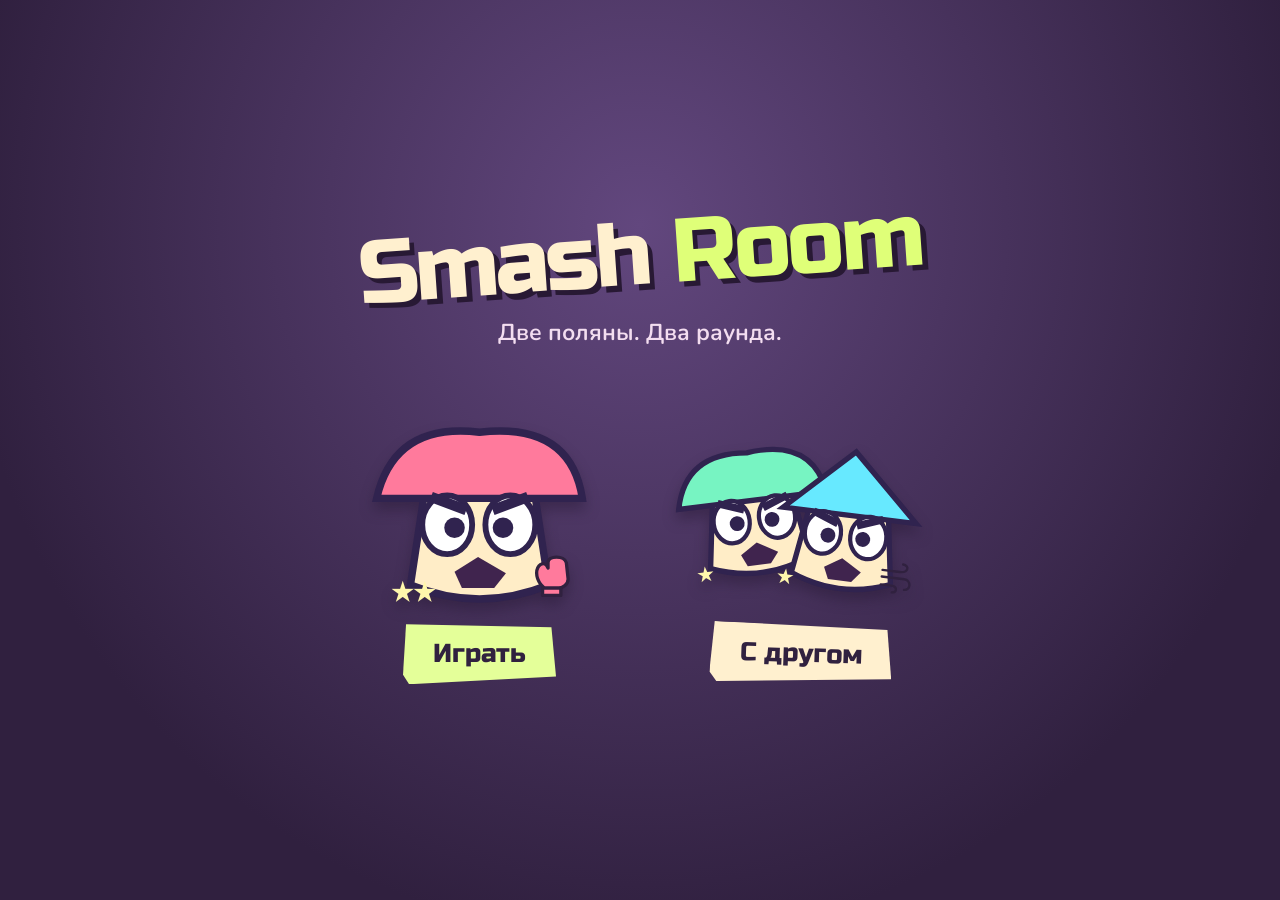
==== commit aeea1416: "Publish v19 grove control, readable draft, terrain battles and music" ====
--- a/index.html
+++ b/index.html
@@ -1,6 +1,6 @@
 <!doctype html>
-<html lang="ru"><head><meta charset="utf-8"><meta name="viewport" content="width=device-width,initial-scale=1,viewport-fit=cover"><meta name="theme-color" content="#17392f"><title>SMASH ROOM — вырасти свою банду</title><link rel="stylesheet" href="nursery/style.css?v=18"></head>
-<body><section id="setup"></section><main id="game" hidden><header id="hud"></header><p id="notice" role="status" aria-live="polite"></p><nav id="tabs" aria-label="База и земли"></nav><div class="game-layout"><section id="scene" aria-label="Единая поляна: два питомника, общая карта и общая драка"><canvas id="scene-canvas" aria-hidden="true"></canvas><canvas id="scene-labels" aria-hidden="true" hidden></canvas><div id="scene-targets"></div></section><section id="hand" aria-label="Карты грибов в руке"></section><aside id="inspection"></aside></div></main><footer id="footer"></footer><div id="merge-pop" aria-live="polite"></div><aside id="host-narrator" hidden></aside><section id="development" hidden></section><section id="incoming-trade" hidden></section><div id="room-banner" hidden></div><dialog id="collection-dialog"></dialog><section id="pass" hidden></section><section id="vs" hidden aria-label="Армии перед боем"></section>
-<dialog id="rules"><button id="close-rules">Закрыть ×</button><h2>Три шага до драки</h2><ol><li><b>Купи грибы.</b> В базе пять предложений. Покупай несколько за показанные припасы. Два одинаковых одного тира сами складываются; четыре обычных дают ★★★.</li><li><b>Возьми участок.</b> Один за раунд, у любой своей ветки, за 1 воду и 1 перегной. Земля даёт доход со следующего раунда. 🏺 сразу даёт редкого бойца; 💎 доход ×2; 🏪 обмен 2:1. Вбок идти выгодно!</li><li><b>Нажми «В бой».</b> Когда оба готовы, армии идут на общий ринг. Пять побед — конец партии.</li></ol><p><b>Зачем грибница:</b> это твоя база и постоянный отряд. Здесь новые бойцы сами занимают места, можно переставить их касаниями. Первые 6 мест сражаются, ещё 3 — резерв. Погибший пропускает один бой на восстановлении, потом возвращается с мутацией. Продать его можно за 1 перегной.</p><p>Вода в сети усиливает лечение; перегной — здоровье; споры — дальность. Каждый эффект действует один раз, дополнительные участки увеличивают доход. Корм и торговля — необязательные дополнительные действия. После 20 раундов без пяти побед сравнивается счёт.</p><p>Комната по ссылке: хозяин держит вкладку открытой. Погода и ручное воскрешение не требуют твоих действий — их нет.</p><small>Архив: <a href="world-v17.html">v17</a> · <a href="world-v16.html">v16</a></small></dialog>
+<html lang="ru"><head><meta charset="utf-8"><meta name="viewport" content="width=device-width,initial-scale=1,viewport-fit=cover"><meta name="theme-color" content="#17392f"><title>SMASH ROOM — вырасти свою банду</title><link rel="stylesheet" href="nursery/style.css?v=19"></head>
+<body><section id="setup"></section><main id="game" hidden><header id="hud"></header><p id="notice" role="status" aria-live="polite"></p><nav id="tabs" aria-label="База и земли"></nav><div class="game-layout"><section id="scene" aria-label="Единая поляна: два питомника, общая карта и общая драка"><canvas id="scene-canvas" aria-hidden="true"></canvas><canvas id="scene-labels" aria-hidden="true" hidden></canvas><div id="scene-targets"></div></section><section id="hand" aria-label="Карты грибов в руке"></section><aside id="inspection"></aside></div></main><footer id="footer"></footer><div id="merge-pop" aria-live="polite"></div><aside id="host-narrator" aria-live="polite" hidden></aside><section id="development" hidden></section><section id="incoming-trade" hidden></section><div id="room-banner" hidden></div><dialog id="collection-dialog"></dialog><section id="pass" hidden></section><section id="vs" hidden aria-label="Армии перед боем"></section>
+<dialog id="rules"><button id="close-rules">Закрыть ×</button><h2>Две поляны. Два раунда.</h2><p>Захвати две из трёх отмеченных полян и удержи их два раунда. Они должны быть связаны с твоей грибницей. Покупка армии сама по себе не приносит победу.</p><ol><li><b>Разрастись:</b> выбери один из путей. Новый участок стоит1 воду и1 перегной. Враги на выбранном участке? После подготовки будет бой именно за него. Без спора драки нет.</li><li><b>Посадить:</b> покупай грибы из случайного набора. Три одинаковых одного тира автоматически срастаются в следующий; девять обычных дают★★★. Щиты глушат взрыв, стрелки достают бомбардира, прыгун под прикрытием добирается до него.</li><li><b>Подкормить:</b> споры погибших возвращаются к тебе. За2 споры можно сразу отрастить спящего либо рискнуть мутацией с преимуществом и недостатком. Один раз за раунд.</li></ol><p>Грибница — живая сеть и дом армии. Она даёт доход и держит поляны связанными. Нажми свой отряд для необязательной расстановки:6 бойцов и3 резерва. Погибший отрастает один раунд. Руины сразу дают редкого бойца; источник — двойной доход; лавка — выгодный обмен.</p><p>Вода лечит сильнее, но на ней скользят. Перегной вязкий, зато усиливает ближний удар. Споры увеличивают дальность. Щиты устойчивы к скольжению; сильный удар может сбросить в настоящий провал. Бомбардирам нужен шаг на перезарядку.</p><p>Если большинство потеряно, удержание сбрасывается. После30 раундов без выполнения цели — ничья. Комната живёт, пока хозяин держит вкладку открытой. Музыка выключается значком ноты.</p><small>Архив: <a href="world-v18.html">v18</a> · <a href="world-v17.html">v17</a></small></dialog>
 <dialog id="sell-dialog"><h2>Убрать гриба из состава?</h2><p>Он уйдёт навсегда. Вы получите 1🌿 независимо от тира. Карта в руку не возвращается.</p><button id="cancel-sell">Оставить</button><button id="confirm-sell" class="danger">Продать · +1🌿</button></dialog>
-<script src="store/store.js?v=18"></script><script src="config/colony.js?v=18"></script><script src="config/scene.js?v=18"></script><script src="ui/lowPolyGL.js?v=18"></script><script src="ui/mushroomModel.js?v=18"></script><script src="ui/combatRig.js?v=18"></script><script src="systems/battleSystem.js?v=18"></script><script src="core/config.js?v=18"></script><script src="core/gardenMaps.js?v=18"></script><script src="core/gardenKingdoms.js?v=18"></script><script src="core/gardenCharacters.js?v=18"></script><script src="vendor/peerjs-1.5.5.min.js"></script><script src="nursery/config.js?v=18"></script><script src="nursery/combat.js?v=18"></script><script src="nursery/rules.js?v=18"></script><script src="nursery/map.js?v=18"></script><script src="nursery/system.js?v=18"></script><script src="nursery/bot.js?v=18"></script><script src="nursery/world.js?v=18"></script><script src="nursery/models.js?v=18"></script><script src="nursery/view.js?v=18"></script><script src="nursery/guide.js?v=18"></script><script src="nursery/room.js?v=18"></script><script src="nursery/ui.js?v=18"></script><script src="nursery/main.js?v=18"></script></body></html>
+<script src="store/store.js?v=19"></script><script src="config/colony.js?v=19"></script><script src="config/scene.js?v=19"></script><script src="ui/lowPolyGL.js?v=19"></script><script src="ui/mushroomModel.js?v=19"></script><script src="ui/combatRig.js?v=19"></script><script src="systems/battleSystem.js?v=19"></script><script src="core/config.js?v=19"></script><script src="core/gardenMaps.js?v=19"></script><script src="core/gardenKingdoms.js?v=19"></script><script src="core/gardenCharacters.js?v=19"></script><script src="vendor/peerjs-1.5.5.min.js"></script><script src="nursery/config.js?v=19"></script><script src="nursery/combat.js?v=19"></script><script src="nursery/rules.js?v=19"></script><script src="nursery/map.js?v=19"></script><script src="nursery/system.js?v=19"></script><script src="nursery/bot.js?v=19"></script><script src="nursery/world.js?v=19"></script><script src="nursery/icons.js?v=19"></script><script src="nursery/models.js?v=19"></script><script src="nursery/view.js?v=19"></script><script src="nursery/guide.js?v=19"></script><script src="nursery/room.js?v=19"></script><script src="nursery/ui.js?v=19"></script><script src="nursery/music.js?v=19"></script><script src="nursery/main.js?v=19"></script></body></html>
--- a/nursery/style.css
+++ b/nursery/style.css
@@ -1,54 +1,39 @@
-*{box-sizing:border-box}html{color-scheme:dark;background:#102d2b}body{margin:0;background:radial-gradient(ellipse at 50% 30%,#335748 0,#132e2c 65%);color:#fae9bb;font:16px/1.45 'Trebuchet MS','Segoe UI',sans-serif;min-height:100svh}button,select{font:inherit;color:inherit}button{cursor:pointer;border:1px solid #9b8258;background:#354940;border-radius:5px;padding:10px 14px;min-height:46px;box-shadow:0 3px 0 #071b1d;touch-action:manipulation}button:hover{background:#4a6250;border-color:#e5cf85}button:focus-visible,select:focus-visible{outline:3px solid #e6f298;outline-offset:3px}button:disabled{cursor:default;opacity:.46;box-shadow:none}button.primary{color:#1c3028;background:#d9ec7a;border:1px solid #e8f2b1;font-weight:900;box-shadow:0 4px 0 #617443}button.primary:hover{background:#edffa1}button.danger{color:#f8b7ab;border-color:#93605e;background:#493338}h1,h2,h3,p{margin:0 0 12px}h2,h3{font-weight:900;line-height:1.15}h2{font-size:25px}h3{font-size:20px}small{font-size:12px}i{font-style:normal}em{font-style:normal}select{width:100%;min-height:46px;background:#193831;border:1px solid #9d956c;border-radius:4px;padding:10px}label{display:block;margin:14px 0 5px;font-size:14px}label select{margin-top:5px}[hidden]{display:none!important}a{color:#dfed94}dialog{max-width:560px;width:calc(100% - 28px);max-height:85svh;overflow:auto;border:2px solid #cda36b;border-radius:12px;background:#203c33;color:#fae9bb;padding:24px}dialog::backdrop{background:#061916cc}dialog h2{margin-top:15px}dialog li{margin:12px 0}#setup{min-height:100svh;max-width:1150px;margin:auto;display:grid;grid-template-columns:1.1fr 1fr;align-items:center;padding:36px;gap:60px}.start-art{position:relative}.start-art h1{font:italic 900 clamp(64px,9vw,118px)/.79 Impact,'Arial Black',sans-serif;letter-spacing:-4px;transform:rotate(-5deg);text-shadow:5px 6px 0 #081d26;color:#ffe5a5;margin:50px 0 34px}.start-art h1 i{color:#d4ec79}.start-art p{font-size:22px;transform:rotate(-3deg)}.seal{float:right;color:#f17c85;font-size:70px;transform:rotate(12deg)}.start-mushrooms{display:flex;margin-top:-20px}.start-mushrooms svg{width:58%;filter:drop-shadow(0 15px 5px #071b27);transform:rotate(-8deg)}.start-mushrooms svg+svg{margin-left:-14%;transform:rotate(12deg)}#start-form{background:#19392ee8;border-left:3px solid #c49b61;padding:28px 30px;box-shadow:14px 18px 0 #071d2550}#start-form h2{font-size:30px}#start-form p{color:#d7d3af}.perk{font-size:13px!important;color:#deec90!important;min-height:19px;margin:4px 0}.loop{display:grid;gap:5px;font-size:14px;margin:20px 0}#start-form .primary{width:100%;font-size:18px}#start-form>small{display:block;margin-top:16px;color:#b8c3a7}#game{max-width:1600px;margin:0 auto;padding:14px 24px 90px}#hud{display:flex;align-items:center;gap:24px;flex-wrap:wrap}.wordmark{font:italic 26px Impact,'Arial Black',sans-serif;text-decoration:none;white-space:nowrap;color:#ffe7a8}.wordmark i{color:#dfec8b}.scoreboard{display:flex;align-items:center;gap:20px;flex:1;justify-content:center}.scoreboard>span{border-bottom:3px solid var(--team);display:flex;align-items:center;gap:12px}.scoreboard b{font-size:30px}.scoreboard small{font-size:16px;color:#b7baa3}.scoreboard em{color:#dbae6d}.round{color:#e4d4af;font-size:14px}.help{border-radius:50%;width:46px;font-weight:bold}.resources{display:flex;width:100%;gap:28px;align-items:center;background:#10292380;padding:9px 14px;border-radius:5px}.resources>span{display:grid;grid-template-columns:auto auto;column-gap:7px;align-items:center}.resources i{font-size:25px;grid-row:span 2}.resources b{font-size:25px;line-height:1}.resources small{font-size:11px;color:#c1d39f}.resources .whose{margin-left:auto;font-size:13px;color:#e2d1a8}#notice{font-size:14px;min-height:45px;margin:12px 0 0;color:#d5dfbb;max-width:1100px}#tabs{display:flex;gap:10px;margin:12px 0}#tabs button{min-width:175px;background:#203f36;font-weight:bold}#tabs button.active{border-color:#d6e790;color:#eafaac;background:#456046;box-shadow:0 3px 0 #b3c779}.game-layout{display:grid;grid-template-columns:minmax(0,1fr) 330px;gap:24px;align-items:start}#scene{height:470px;position:relative;background:radial-gradient(ellipse at center,#72906a30,transparent 70%);overflow:hidden;border-bottom:2px solid #77916a66;border-radius:15% 8% 18% 7%}#scene-canvas,#scene-labels,#scene-targets{position:absolute;inset:0;width:100%;height:100%}#scene-labels{pointer-events:none}#scene-targets{pointer-events:none}.slot-target{position:absolute;transform:translate(-50%,0);pointer-events:auto;min-width:98px;padding:4px 8px;min-height:46px;background:#122a28df;border:1px solid #b5bf8f;box-shadow:0 3px 0 #152d28;font-size:14px}.slot-target b{font-size:17px}.slot-target small{display:block;color:#e0dab9}.slot-target.empty{border:2px dashed #a9c181;background:#284838c9;color:#d9f096}.slot-target.selected,.tile-target.selected{outline:3px solid #edfc8d;outline-offset:3px}.moving .slot-target{border:2px solid #e9fd8e;animation:pulse 1s infinite alternate}.row-name{position:absolute;left:16px;font-size:13px;color:#d2d7b0}.row-name.front{top:12px}.row-name.rear{bottom:10px}.tile-target{position:absolute;pointer-events:auto;transform:translate(-50%,-50%);border:0;border-bottom:3px solid var(--team);min-height:36px;min-width:34px;padding:1px;background:#102a2588;box-shadow:none;font-size:20px;border-radius:50%}.tile-target small{font-size:10px;display:block;line-height:1}.tile-target.reachable{background:#e2efac;color:#193c31;box-shadow:0 0 0 2px #f0ffc8}.tile-target.selected{z-index:5}#inspection{background:#18362e99;border-left:2px solid #b59564;padding:18px;max-height:none;border-radius:0 8px 8px 0}#inspection>button,.tile-info>button,.battle-controls>button{width:100%;margin:5px 0}.reason{font-size:13px;color:#c9d2b3;margin:9px 0 12px}.hint{border-left:3px solid #d7e88d;padding-left:12px;color:#e6e6bc}.recipe{font-size:40px;letter-spacing:1px;padding:12px 0}.recipe sup{font-size:18px;color:#e5ef97}.inspect-title{display:flex;align-items:center;gap:8px}.inspect-title>svg{width:95px;flex-shrink:0}.inspect-title h2{font-size:21px}.inspect-title em{color:#e0f28c}.inspect-title strong{font-size:14px}.inspect-title p{font-size:12px;margin:7px 0}.trade,.enemy{margin-top:16px;border-top:1px solid #718368;padding-top:14px;font-size:14px}summary{cursor:pointer;min-height:36px;font-weight:bold}.trade-row{display:flex;align-items:center;gap:5px}.trade-row select{padding:6px;font-size:12px;min-width:0}.trade button{width:100%;margin-top:8px}.enemy div{padding:7px 0;border-bottom:1px solid #6e86684a}.enemy small{display:block;color:#c4d39c}.tile-list{display:grid;gap:6px}.tile-list button{text-align:left}.hand-heading{display:flex;gap:20px;justify-content:space-between;align-items:center;padding:12px 2px}.hand-heading span{color:#bfd98c}.hand-heading small{color:#c7d2af}.hand-scroll{display:flex;gap:12px;overflow-x:auto;scroll-snap-type:x proximity;padding:12px 4px 16px;scrollbar-color:#8aa467 #18372f;min-height:223px}.mush-card{position:relative;flex:0 0 146px;min-height:209px;padding:8px 7px;background:linear-gradient(160deg,#4f3d41,#223f36);border:2px solid #ae885d;border-radius:28px 28px 7px 7px;scroll-snap-align:start;transition:transform .15s;box-shadow:0 5px 0 #071e25}.mush-card.chosen{border:3px solid #d9f484;transform:translateY(-8px);background:#435d3f}.card-art{height:112px;overflow:hidden;background:radial-gradient(ellipse,var(--team),#233d39 75%);border-radius:45% 45% 10% 10%}.card-art svg{width:130px;height:120px}.mush-card>b{font-size:17px;display:block;margin:5px 0 2px}.mush-card>small{font-size:11px;display:block}.card-cost{display:flex;justify-content:center;gap:8px;font-weight:bold;margin-top:8px;font-size:14px}.duplicate{position:absolute;top:-9px;left:10px;background:#e3f38f;color:#23382d;font-size:11px;font-weight:bold;border-radius:2px;padding:2px 7px;transform:rotate(-5deg)}#footer{position:fixed;z-index:20;bottom:0;left:0;width:100%;background:#102c28f7;border-top:1px solid #849866;display:flex;justify-content:center;gap:30px;align-items:center;padding:12px 20px;padding-bottom:max(12px,env(safe-area-inset-bottom));box-shadow:0 -8px 25px #09202080}#footer:empty{display:none}#footer .primary{min-width:250px}#pass{position:fixed;inset:0;background:#091e25ed;display:flex;align-items:center;justify-content:center;z-index:50;padding:24px}#pass>div{max-width:450px;text-align:center}#pass button{min-width:240px}#vs{position:fixed;z-index:60;inset:0;background:linear-gradient(110deg,#732c52 0 48%,#f1d47f 48% 49%,#342d69 49%);display:flex;align-items:center;justify-content:center;gap:10px}.vs-side{width:30%;text-align:center}.vs-side svg{width:100%;max-height:50svh;filter:drop-shadow(8px 10px 0 #102b34)}.vs-side h2{font:italic 32px Impact,sans-serif}.vs-center{text-align:center}.vs-center>span{font-size:50px;color:#fae4a0;display:block}.vs-center>b{font:italic 95px Impact,sans-serif;text-shadow:5px 5px #18312b}.vs-center p{font-size:13px}.control-pair{display:flex;gap:8px}.control-pair button{flex:1;padding:8px}#battle-feed{min-height:120px;font-size:14px}#battle-feed>span{display:block;padding:9px 0;border-bottom:1px solid #708670}#battle-feed b{color:#ffdc91}.team-report{display:flex;gap:12px}.team-report>div{flex:1;border-top:3px solid var(--team);padding-top:10px}.team-report strong{display:block;font-size:36px;color:#e4ef9d}.team-report p{font-size:13px}.team-report b{font-size:14px}.no-webgl #scene-canvas{display:none}.no-webgl #scene-targets{display:grid;grid-template-columns:repeat(3,1fr);gap:14px;padding:50px 12px}.no-webgl .slot-target,.no-webgl .tile-target{position:static;transform:none;min-width:0}.no-webgl .map-view #scene-targets{grid-template-columns:repeat(6,1fr);gap:4px;overflow:auto;padding:5px}.no-webgl .row-name{display:none}#rules button{float:right}#rules p,#rules li{font-size:15px}#rules small{display:block;color:#c3d49f;margin-top:16px}
-@keyframes pulse{from{box-shadow:0 0 0 #e8fb81}to{box-shadow:0 0 12px #e8fb81}}@media(prefers-reduced-motion:reduce){*{animation:none!important;transition:none!important}}
-@media(min-width:1200px){#scene{height:520px}#hand{max-width:calc(100% - 354px)}}
-@media(max-width:800px){body{font-size:15px}#setup{grid-template-columns:1fr;padding:24px;gap:10px;max-width:520px}.start-art h1{font-size:65px;margin:20px 0 20px;letter-spacing:-2px}.start-art p{font-size:17px}.start-mushrooms{position:absolute;right:-8px;top:45px;width:45%;margin:0}.seal{font-size:40px}#start-form{padding:20px}#start-form h2{font-size:25px}#game{padding:10px 12px 104px}#hud{gap:10px}.wordmark{font-size:22px}.scoreboard{gap:12px;justify-content:flex-end}.scoreboard>span{font-size:12px;gap:5px}.scoreboard b{font-size:24px}.scoreboard small{font-size:12px}.round{font-size:12px}.help{min-height:38px;width:38px;padding:4px}.resources{gap:20px;padding:9px 7px}.resources i{font-size:22px}.resources b{font-size:23px}.resources .whose{font-size:11px;max-width:65px}.resources small{font-size:10px}#notice{font-size:12px;line-height:1.4;min-height:42px;margin:9px 0 0}#tabs{margin:9px 0;gap:8px}#tabs button{min-width:0;flex:1;min-height:47px}.game-layout{display:flex;flex-direction:column;gap:12px}#scene{height:325px;width:100%;border-radius:8%;flex-shrink:0}#scene.map-view{height:380px}#inspection{width:100%;padding:14px;border-left:0;border-top:2px solid #af9566;background:#19382f}#inspection h2{font-size:22px}.slot-target{min-width:78px;padding:3px;min-height:45px}.slot-target small{font-size:10px}.slot-target b{font-size:15px}.row-name{font-size:11px}.row-name.front{top:4px}.row-name.rear{bottom:2px}.hand-heading{gap:5px}.hand-heading b{font-size:14px}.hand-heading small{font-size:10px}.mush-card{flex-basis:123px;min-height:192px}.mush-card>b{font-size:15px}.mush-card>small{font-size:10px}.card-art{height:98px}.card-art svg{width:115px;height:106px}.card-cost{font-size:12px}.hand-scroll{gap:9px;min-height:208px}#hand{order:2}#footer{padding:10px 12px;gap:10px}#footer>span{font-size:12px;max-width:110px}#footer .primary{min-width:0;flex:1;max-width:340px;padding:12px 8px}#footer p{font-size:12px;margin:0}#vs{gap:0}.vs-center>b{font-size:64px}.vs-center>span{font-size:33px}.vs-side{width:31%}.vs-side h2{font-size:21px}.vs-center p{max-width:110px;font-size:11px}.inspect-title>svg{width:85px}.inspect-title h2{font-size:21px!important}body[data-phase=battle] .game-layout{gap:8px}body[data-phase=battle] #scene{height:360px}body[data-phase=battle] #notice{min-height:0}#battle-feed{min-height:70px}#battle-feed>span{padding:4px 0}.trade-row select{font-size:12px}}
-/* The hand belongs to the board, immediately below it on touch screens. */
-.game-layout{grid-template-areas:"scene inspect" "hand inspect";grid-template-rows:auto auto;row-gap:6px}#scene{grid-area:scene;border-radius:12px;height:400px}#inspection{grid-area:inspect}#hand{grid-area:hand;max-width:100%}.row-name{background:#17392fcc;padding:3px 7px;border-radius:3px}.help{min-height:44px;width:44px}
-@media(max-width:800px){#scene{order:0;height:260px}#hand{order:1;width:100%}#inspection{order:2}#scene.map-view{height:350px}.hand-heading{padding:6px 2px}.hand-scroll{min-height:174px;padding-top:11px}.mush-card{min-height:163px;flex-basis:112px;padding:5px}.card-art{height:77px}.card-art svg{height:87px;width:100px}.mush-card>b{font-size:14px}.card-cost{margin-top:5px}.recipe{font-size:30px;padding:3px 0}body[data-phase=battle] #scene{height:330px}#footer .card-footer{display:flex;gap:8px;width:100%;max-width:500px}#footer .card-footer .primary{flex:1}.row-name.front{top:4px}.row-name.rear{bottom:0}}
-@media(min-width:801px){#scene{height:320px}.hand-scroll{min-height:210px}.mush-card{min-height:192px}.card-art{height:95px}.card-art svg{height:105px}}
-.resources>span{position:relative}.resource-delta{position:absolute;right:-19px;top:0;font-size:14px;font-weight:bold;color:#dfef8c;animation:resource-pop 2.5s forwards;pointer-events:none}.resource-delta.spent{color:#ffb2a1}@keyframes resource-pop{0%,60%{opacity:1;transform:translateY(0)}100%{opacity:0;transform:translateY(-14px)}}
-.world-overview{margin-top:22px;padding-top:16px;border-top:1px solid #8a9c6c}.world-overview h3{font-size:18px}.world-overview>button{display:flex;align-items:center;width:100%;gap:12px;text-align:left;background:#142f2a;padding:4px 8px;border-color:#77956c;box-shadow:none}.world-overview svg{width:125px;flex-shrink:0;height:110px}.world-overview button span{font-size:13px}.world-overview button b{display:block;color:#deef94;margin-top:8px}.supply-lines{display:grid;gap:5px;margin:12px 0;font-size:12px}.supply-lines>span{display:block;border-bottom:1px dashed #6c8663;padding-bottom:5px}.supply-lines strong{color:#e7f59b}.world-overview>p{font-size:12px;color:#c2d1ac;margin:0}.income-preview{padding:12px;border-left:3px solid #e0ef94;background:#294b39}.income-preview b{color:#e9f9a5}.income-preview small{display:block;margin-top:7px}.world-overview svg path{fill:none}
-.world-overview:first-child{margin-top:0;padding-top:0;border-top:0;margin-bottom:22px}.world-overview:first-child svg{height:150px;width:150px}.world-overview:first-child>h3{font-size:21px}
-/* One table, camera controls rather than alternative screens. */
-#scene.unified-world{height:600px;border-radius:16px;background:radial-gradient(ellipse at center,#47684f50,transparent 75%)}.home-target{position:absolute;transform:translate(-50%,-50%);pointer-events:auto;background:#16372de8;border:2px solid #bfce89;font-size:13px;min-height:44px;white-space:nowrap}.home-target:disabled{opacity:.8}.visual-formula{font-size:23px;padding:16px 0;color:#e7f4a0}.visual-formula small{font-size:12px}.tier-stars{color:#f5d97b;font-size:22px}.visual-loop{display:flex;flex-wrap:wrap;align-items:center;gap:9px;font-size:23px;margin:18px 0}.visual-loop b{font-size:18px;color:#b5c992}.quick-legend{display:flex;justify-content:space-between;gap:8px;font-size:17px;margin:18px 0}.unit-actions{display:grid;gap:8px;margin:8px 0}#battle-feed{display:flex;gap:7px;min-height:64px;align-items:center;flex-wrap:wrap}#battle-feed>span{border:1px solid var(--team);border-radius:9px;padding:7px;font-size:19px}#battle-feed b{font-size:13px}#battle-feed strong{font-size:16px}.slot-target{min-width:78px}#notice{min-height:25px;white-space:nowrap;overflow:hidden;text-overflow:ellipsis}#tabs button{font-size:14px;min-width:0}#tabs:before{content:'Камера';align-self:center;color:#b8c99f;font-size:12px;margin-right:2px}.world-overview{display:none}.unified-world .row-name{display:none}#inspection details{margin-top:12px}#scene-targets .tile-target{min-width:31px;min-height:31px;font-size:17px}#scene-targets .tile-target.reachable{box-shadow:0 0 0 2px #cde784}.game-layout{grid-template-columns:minmax(0,1fr) 300px}.no-webgl #scene-targets{position:absolute;overflow:auto;grid-template-columns:repeat(6,1fr)}.no-webgl .tile-target,.no-webgl .slot-target,.no-webgl .home-target{display:block!important;position:static;transform:none}.no-webgl .home-target{grid-column:span 3}
-@media(max-width:800px){#scene.unified-world{height:510px!important}#tabs:before{display:none}#tabs button{font-size:13px}#inspection{max-height:none}.slot-target{min-width:70px;font-size:12px}.slot-target small{font-size:9px}.hand-heading small{display:none}.visual-loop{font-size:20px}.game-layout{gap:6px}#battle-feed{min-height:52px}#scene-targets .tile-target{min-width:28px;min-height:28px;font-size:15px}#notice{font-size:12px}.home-target{font-size:12px;padding:6px}}
-/* Keep the hand near the shared table on both aspect ratios. */
-@media(min-width:801px){#scene.unified-world{height:420px}}
-@media(max-width:800px){#scene.unified-world{height:clamp(330px,calc(100svh - 430px),510px)!important}#hud{display:grid;grid-template-columns:1fr auto 44px;gap:8px}.round{display:none}.scoreboard{gap:7px}.scoreboard>span{font-size:11px;gap:3px}.scoreboard b{font-size:21px}.resources{grid-column:1/-1}.wordmark{font-size:19px}.help{min-height:42px;width:42px}#notice{margin-top:6px}#tabs{margin-top:6px}}
-@media(min-width:801px){#scene.unified-world{height:380px}}
-@media(max-width:800px){#scene.unified-world{height:clamp(300px,calc(100svh - 470px),450px)!important}}
-#scene.camera-moving #scene-targets button{pointer-events:none!important}
-#scene-targets .tile-target{z-index:1;clip-path:circle(46% at 50% 50%)}#scene-targets .tile-target.reachable{z-index:4}#scene-targets .tile-target.selected{z-index:5}
-/* v16: the field is the application; controls live at the clicked colony. */
-body{background:radial-gradient(ellipse at 50% 35%,#76518d,#31204f 70%);color:#fff5d7}button,select{border-color:#ad8cda;background:#47315f}button:hover{background:#634778;border-color:#edff9a}button.primary{background:#dcff70;color:#2e2149;border-color:#f0ffb6;box-shadow:0 4px 0 #8aab3e}#setup{background:transparent}#start-form{background:#382548de;border-color:#e5a1df}.field-only{overflow:hidden}.field-only #game{padding:0;max-width:none}.field-only .game-layout{display:block}.field-only #scene.unified-world{position:fixed;inset:0;width:100vw;height:100svh!important;border:0;border-radius:0;background:radial-gradient(ellipse at center,#886aa538,transparent 70%)}.field-only #hud{position:fixed;z-index:30;top:12px;left:14px;right:14px;max-width:720px;display:grid;grid-template-columns:auto 1fr 44px;gap:9px;pointer-events:none}.field-only #hud button,.field-only #hud a{pointer-events:auto}.field-only .wordmark{font-size:23px}.field-only .scoreboard{gap:15px;justify-content:center}.field-only .scoreboard>span{background:#281a3edc;border-radius:12px;padding:4px 9px;border-bottom-width:3px}.field-only .scoreboard b{font-size:23px}.field-only .round{display:none}.field-only .resources{grid-column:1/-1;width:max-content;max-width:100%;gap:28px;padding:8px 16px;background:#281a3ee8;border:1px solid #b397d0;border-radius:16px}.field-only .resources .whose{display:none}.field-only .resources b{font-size:23px}.field-only .resources i{font-size:23px}.field-only .resources small{color:#d8efa5}.field-only #notice{position:fixed;z-index:31;top:121px;left:18px;margin:0;padding:3px 9px;border-radius:12px;background:#342247b0;min-height:0;font-size:12px;pointer-events:none}.field-only #tabs{display:none}.field-only #footer{position:fixed;left:auto;right:16px;bottom:16px;width:auto;z-index:60;border:0;background:none;box-shadow:none;padding:0;display:block;pointer-events:none}.field-only #footer button{pointer-events:auto;min-width:135px;min-height:54px;border-radius:14px;font-size:18px}.field-only #hand{position:fixed;z-index:45;bottom:14px;left:50%;transform:translateX(-50%);width:850px;max-width:calc(100vw - 28px);max-height:65svh;overflow:auto;background:#352148f5;border:2px solid #ca9fe9;border-radius:22px;padding:14px 18px 66px;box-shadow:0 -14px 60px #21132b99;grid-area:auto}.sheet-title{display:flex;align-items:center;justify-content:space-between;gap:10px}.sheet-title>b{font-size:21px}.sheet-title>span{color:#e4ff94;font-size:14px}.sheet-title small{font-size:13px}.icon-action{min-width:46px;border-radius:11px}.mini-roster{display:flex;gap:8px;margin:9px 0}.mini-roster button{border:2px solid var(--role);border-radius:12px;min-width:48px;padding:3px 6px;font-size:23px}.mini-roster small{display:block;color:#f6df82;font-size:11px;line-height:1}.draft{display:grid;grid-template-columns:repeat(3,minmax(0,1fr));gap:14px;margin-top:10px}.draft-card{border:3px solid var(--role);background:linear-gradient(160deg,#654578,#30223f);padding:7px;border-radius:24px 24px 12px 12px;box-shadow:0 5px 0 #1d1230;min-width:0}.draft-card:not(:disabled):hover{transform:translateY(-4px);background:#6a4c81}.offer-art{height:135px;border-radius:18px;background:radial-gradient(ellipse,var(--role),#443056 75%);overflow:hidden}.offer-art svg{height:144px;width:160px;max-width:100%}.draft-card strong{display:block;font-size:21px;margin-top:5px}.offer-skill{color:var(--role);font-weight:bold;font-size:17px;margin:5px 0}.offer-cost{font-weight:bold;font-size:17px;display:flex;gap:8px;justify-content:center}.draft-card>small{display:block;margin:6px 0 2px;color:#ebffad;font-size:12px;min-height:17px}.sheet-tools{display:flex;align-items:center;gap:16px;margin-top:15px;min-height:44px}.sheet-tools>small{margin-left:auto;color:#d8ddba}.sheet-tools summary{padding:9px 15px;border:1px solid #a88ac4;border-radius:8px}.sheet-tools details{position:relative}.sheet-tools .trade-row{background:#3f2a55;padding:7px}.unit-strip{display:flex;flex-wrap:wrap;align-items:center;gap:8px;background:#281b3e;padding:8px;border-radius:12px}.unit-strip>small{width:100%;font-size:12px;color:#d8c9e4}.unit-strip>span{font-size:14px}.unit-strip strong{color:#ffdc78}.picked{padding:30px 10px;text-align:center;font-size:33px}.picked span{display:block;font-size:15px;color:#e5e8c6}.field-only #inspection{position:fixed;z-index:40;left:50%;bottom:85px;transform:translateX(-50%);width:430px;max-width:calc(100vw - 28px);max-height:68svh;overflow:auto;background:#37234ff5;border:2px solid #b494d5;border-radius:20px;padding:16px;grid-area:auto}.context-title{display:flex;align-items:center;justify-content:space-between;gap:20px}.context-title button{min-width:44px}.field-only #inspection small{display:block;color:#ded5bc;margin-top:7px}.field-only #inspection .primary{width:100%;margin-top:9px}.field-only .home-target{background:#442251ea;border:3px solid #f3e199;border-radius:20px;min-height:54px;font-size:22px;box-shadow:0 5px 0 #21122c}.field-only .home-target b{color:#dfff78;margin-left:6px}.field-only .home-target:disabled{font-size:16px;opacity:.78;min-height:44px}.field-only #scene-targets .base-node{font-size:24px;min-width:40px;min-height:40px}.field-only .slot-target{border:2px dashed #e2ff99;background:#3c3250d9;color:#fff3c8;min-height:46px;border-radius:12px;font-size:18px}.field-only .slot-target.selected{border-color:#ffef7c;outline:2px solid #ffef7c}.field-only #scene-targets .tile-target{background:#4033558c;color:#fff6bc}.field-only #scene-targets .tile-target.reachable{background:#e8ff89;color:#38264a}.field-only #pass{background:#1b123b60;align-items:flex-end;padding-bottom:90px}.field-only #pass>div{background:#3e2856ef;border:2px solid #a58ac7;border-radius:20px;padding:22px}.field-only .battle-controls{font-size:14px}.field-only .team-report>div{min-width:0}.field-only .team-report span{font-size:12px}.field-only .team-report strong{font-size:35px}#merge-pop{position:fixed;z-index:80;top:26%;left:50%;transform:translate(-50%,-50%);font-size:36px;font-weight:900;color:#efff89;text-shadow:3px 3px #332149;pointer-events:none;opacity:0;white-space:nowrap}#merge-pop.pop{animation:stack-pop 2.1s forwards}@keyframes stack-pop{0%{opacity:0;transform:translate(-50%,0) scale(.6)}15%,70%{opacity:1;transform:translate(-50%,-50%) scale(1)}100%{opacity:0;transform:translate(-50%,-100%) scale(1.1)}}
-@media(max-width:800px){.field-only #hud{left:9px;right:9px;top:8px;gap:6px;grid-template-columns:1fr 40px}.field-only .wordmark{display:none}.field-only .scoreboard{justify-content:flex-start;gap:8px}.field-only .scoreboard>span{font-size:11px;padding:3px 8px}.field-only .resources{gap:23px;padding:7px 14px}.field-only .resources i,.field-only .resources b{font-size:21px}.field-only #notice{top:112px;font-size:10px;left:10px}.field-only #hand{bottom:0;max-width:none;width:100%;max-height:56svh;padding:10px 10px 66px;border-radius:20px 20px 0 0}.sheet-title>b{font-size:17px}.sheet-title>span{font-size:12px}.mini-roster{gap:5px;margin:6px 0}.mini-roster button{min-width:42px;min-height:42px;font-size:21px}.draft{gap:7px;margin-top:7px}.draft-card{border-width:2px;padding:4px;border-radius:18px 18px 8px 8px}.offer-art{height:85px}.offer-art svg{height:95px;width:110px}.draft-card strong{font-size:14px}.offer-skill,.offer-cost{font-size:12px;margin:4px 0}.draft-card>small{font-size:10px;min-height:25px;line-height:1.2;margin:4px 0}.sheet-tools{gap:8px;margin-top:10px}.sheet-tools>small{font-size:10px;max-width:110px}.unit-strip{gap:5px;padding:5px}.unit-strip>span{font-size:12px}.unit-strip>small{font-size:10px}.unit-strip button{padding:6px;min-height:44px;font-size:12px}.field-only #footer{right:12px;bottom:12px}.field-only #footer button{min-width:120px;min-height:50px;font-size:17px}.field-only #inspection{bottom:75px;padding:12px}.field-only #scene-targets .tile-target{min-width:29px;min-height:29px}.field-only #scene-targets .base-node{min-width:40px;min-height:40px;font-size:24px}#merge-pop{font-size:27px}}
-.terrain-draft{display:grid;grid-template-columns:repeat(3,1fr);gap:8px;margin:10px 0}.terrain-draft button{padding:10px 5px;border-radius:14px;border:2px solid #c7a1dd}.terrain-draft b{display:block;font-size:33px}.terrain-draft strong{display:block;font-size:13px}.terrain-draft small{font-size:11px;color:#defca0!important}
-.mini-roster{display:grid;grid-template-columns:repeat(6,minmax(0,1fr));gap:7px}.mini-roster button{position:relative;min-width:0}.mini-roster i{position:absolute;left:5px;top:3px;font-size:11px;color:#ddc8ee}.mini-roster button.chosen{outline:2px solid #efff85;outline-offset:1px}.mini-roster button:nth-child(3){margin-right:7px}.mini-roster button:nth-child(4){margin-left:7px}@media(max-width:800px){.mini-roster{gap:4px}.mini-roster button{min-width:0;padding:5px 4px}.mini-roster i{font-size:9px;left:3px;top:2px}}
-.offer-stats{font-size:12px;color:#fff2cf;margin:4px 0}@media(max-width:800px){.offer-stats{font-size:10px}}
-/* v17: decisions, explanations and a small original troublemaker above the table. */
-#host-narrator{position:fixed;z-index:27;top:14px;right:14px;width:330px;display:flex;align-items:flex-start;pointer-events:none;gap:4px}.host-figure{width:90px;flex-shrink:0;filter:drop-shadow(0 5px 0 #26173588)}.host-speech{background:#442557ec;border:2px solid #d4b0ed;border-radius:18px 18px 18px 4px;padding:10px 12px;box-shadow:0 5px 0 #24153277}.host-speech b{font-size:13px;color:#e6ff9b}.host-speech p{font-size:13px;line-height:1.35;margin:4px 0 0}.host-head{animation:host-float 2.4s ease-in-out infinite}.host-hand.left{animation:host-giggle 1.1s ease-in-out infinite alternate;transform-origin:25px 80px}.host-hand.right{animation:host-giggle .8s ease-in-out infinite alternate-reverse;transform-origin:135px 80px}@keyframes host-float{50%{transform:translateY(-4px) rotate(2deg)}}@keyframes host-giggle{to{transform:rotate(10deg) translateY(-3px)}}
-#development{position:fixed;z-index:35;bottom:85px;left:50%;transform:translateX(-50%);display:grid;grid-template-columns:1fr 1fr;gap:12px;width:600px;max-width:calc(100vw - 28px)}#development button{background:#3d2853ed;border:2px solid #c9ace6;border-radius:18px;text-align:left;padding:14px}#development b{display:block;font-size:20px;color:#edff99}#development span{display:block;font-size:14px;margin:7px 0 5px}#development small{display:block;color:#d2c4e0;font-size:12px}.front-target{position:absolute;transform:translate(-50%,-100%);pointer-events:auto;z-index:8;border:2px solid #fff6b6;border-radius:12px;background:#3f285ce8;min-height:38px;font-size:16px;padding:5px 9px}.front-target:disabled{opacity:.85}#scene.camera-moving #scene-targets button{pointer-events:none!important}.support-label{font-size:13px;color:#eaffb0;padding:7px 9px;border-left:3px solid #deef8c;background:#2a1b3b;margin:8px 0}.offer-purpose{font-size:12px;color:#e9d9f0;min-height:30px;margin-top:4px}.terrain-draft em{display:block;font-size:11px;line-height:1.2;color:#e8ffae;margin-top:8px;min-height:30px}.terrain-draft button{min-width:0}.field-only #inspection p{font-size:14px;margin-top:8px}.field-only #inspection button.primary{font-size:16px}.sheet-title>span{font-size:12px}.sheet-tools{flex-wrap:wrap}.friend-trade .trade-row{min-width:280px}.sheet-tools .trade-row select{min-width:100px}.mini-roster button:nth-child(n+7){grid-column:span 2;border-style:dashed;background:#2d233e}.mini-roster button:nth-child(n+7) small:after{content:' · резерв';font-size:10px;color:#d2c1df}.album{display:grid;grid-template-columns:repeat(3,minmax(0,1fr));gap:10px}.album article{background:#382849;border:2px solid #8b73aa;border-radius:14px;padding:8px;text-align:center;min-width:0}.album article.collected{border-color:#e0f885}.album article.locked svg{filter:brightness(.25);opacity:.65}.album svg{width:100%;height:135px}.album b,.album small{display:block}.album p{font-size:11px!important;color:#d6c7e2}.album b{font-size:13px}.album small{font-size:10px;color:#e4e9bd}#collection-dialog{max-width:740px;background:#2f2046}#collection-dialog>p{font-size:14px;color:#d9cce3}.join-row{display:flex;gap:8px;margin:9px 0}#room-controls input{font:inherit;min-height:46px;min-width:0;padding:8px;border:1px solid #b294ca;border-radius:8px;color:#f7f3da;background:#2d203c}.join-row input{width:140px;text-transform:uppercase;letter-spacing:3px}#room-link{width:100%;font-size:12px!important;letter-spacing:0}#room-note{font-size:13px!important;min-height:22px}#room-controls>button{margin-bottom:8px}#room-start{width:100%}#room-banner{position:fixed;z-index:70;bottom:14px;left:12px;max-width:calc(100vw - 175px);font-size:12px;background:#2b1d3fe8;border:1px solid #b89ad4;border-radius:10px;padding:7px 10px}#room-banner button{display:block;font-size:12px;min-height:42px;margin-top:7px}#incoming-trade{position:fixed;z-index:75;left:50%;bottom:85px;transform:translateX(-50%);width:410px;max-width:calc(100vw - 24px);background:#402b59;border:2px solid #dff398;border-radius:18px;padding:16px}#incoming-trade b{font-size:18px}#incoming-trade p{font-size:14px}#incoming-trade button{margin-right:8px}.field-only .resources small{font-size:11px}.field-only #hud{max-width:780px;grid-template-columns:auto 1fr 44px 44px}.field-only #notice{max-width:70vw}.field-only .home-target{font-size:18px}.field-only .slot-target{font-size:15px}
-@media(max-width:800px){#host-narrator{top:142px;right:8px;width:285px;gap:0}.host-figure{width:65px}.host-speech{padding:7px 9px;border-radius:14px}.host-speech b{font-size:11px}.host-speech p{font-size:11px;line-height:1.3}#development{bottom:78px;gap:7px;width:calc(100vw - 20px);max-width:none}#development button{padding:10px 9px;border-radius:14px}#development b{font-size:17px}#development span{font-size:12px;margin:5px 0}#development small{font-size:11px}.front-target{font-size:13px;min-height:36px;padding:4px 7px}.field-only #hud{grid-template-columns:1fr 39px 39px;max-width:none}.field-only #hud .scoreboard{grid-column:1}.field-only #hud .resources{grid-column:1/-1}.field-only #notice{top:114px;font-size:10px;max-width:94vw}.offer-purpose{font-size:10px;min-height:24px}.offer-art{height:78px}.offer-art svg{height:88px}.sheet-title{gap:5px}.sheet-title>b{font-size:15px}.sheet-title>span{font-size:10px;max-width:120px}.sheet-title small{font-size:10px;display:block}.support-label{font-size:11px;padding:5px}.sheet-tools{gap:7px}.sheet-tools>small{font-size:9px;max-width:94px}.sheet-tools .trade-row select{min-width:80px}.mini-roster button:nth-child(n+7){min-height:40px}.terrain-draft em{font-size:10px}.album{grid-template-columns:repeat(2,minmax(0,1fr))}.album svg{height:125px}.field-only #footer button{font-size:14px;min-width:135px;max-width:170px;padding:10px}.field-only #hand{max-height:63svh}.field-only #inspection{bottom:80px;max-height:64svh}.field-only #pass>div{padding:16px}.friend-trade .trade-row{min-width:250px}#room-banner{font-size:10px;max-width:calc(100vw - 165px)}#incoming-trade{bottom:80px}}
-.future-income{font-size:10px;color:#dfff98;margin-left:6px;white-space:nowrap}.field-only .resources{gap:18px}.field-only .resources small{font-size:10px}.race-effect{font-size:12px;color:#ffdf9a;margin:5px 0}.sheet-title b small{font-size:11px}@media(max-width:1150px){#host-narrator{top:140px;right:8px;width:285px}}@media(max-width:800px){.field-only .resources{gap:15px;padding:8px 12px}.field-only .resources b{font-size:22px}.future-income{font-size:9px;margin-left:4px}.field-only .resources>span{column-gap:4px}.race-effect{font-size:10px}.offer-stats{font-size:9px}}
-.vs-roster{display:flex;flex-wrap:wrap;gap:7px;justify-content:center}.vs-roster span{background:#2c1d43c7;border-radius:8px;font-size:15px;padding:5px}.vs-side>small{display:block;margin-top:12px;font-size:13px;color:#e8ffd0}.vs-center>span{font-size:23px}#host-narrator .host-speech{max-width:240px}@media(max-width:800px){.vs-roster{gap:3px}.vs-roster span{font-size:10px;padding:4px}.vs-side>small{font-size:10px}.vs-center>span{font-size:12px;max-width:90px}.vs-center button{font-size:12px;padding:8px;min-width:0}}
+@font-face{font-family:Russo;src:url('../assets/fonts/RussoOne-Regular.ttf') format('truetype');font-display:swap;font-weight:400}@font-face{font-family:Nunito;src:url('../assets/fonts/Nunito.ttf') format('truetype');font-display:swap;font-weight:200 1000}
+:root{--ink:#30213f;--paper:#fff0cf;--violet:#3c2753;--coral:#ff719d;--cyan:#64edff;--lime:#dfff78;--ease:cubic-bezier(.16,1,.3,1)}*{box-sizing:border-box}html{background:#30203f;color-scheme:dark}body{margin:0;min-height:100svh;background:radial-gradient(ellipse at 50% 25%,#62477e,#30203f 75%);color:var(--paper);font:650 16px/1.35 Nunito,sans-serif}button,select,input{font:inherit;color:inherit}button{cursor:pointer;touch-action:manipulation;min-height:46px;padding:10px 16px;border:0;border-radius:12px;background:#614574;color:var(--paper);font-weight:850;transition:transform .16s var(--ease),background .16s var(--ease)}button:hover{background:#78588b}button:active{transform:translateY(2px)}button:disabled{cursor:default;opacity:.55}button:focus-visible,select:focus-visible,input:focus-visible{outline:3px solid #f3ff9b;outline-offset:4px}button.primary{background:var(--lime);color:var(--ink);font:400 20px Russo,sans-serif;clip-path:polygon(3% 0,96% 4%,100% 85%,94% 100%,0 93%);padding:14px 22px}button.primary:hover{background:#efffb1}button.danger{background:#e85d82;color:#291a37}button.minor-action{background:none;box-shadow:none;font-size:14px;min-height:44px}small{font-size:13px}h1,h2,h3,strong,b{line-height:1.15}h1,h2,h3{font-family:Russo,sans-serif;font-weight:400;margin:0 0 14px}h2{font-size:28px}p{margin:0 0 12px}i,em{font-style:normal}a{color:#ecffae;text-underline-offset:4px}[hidden]{display:none!important}::selection{color:#30213f;background:#e3ff8a}input{caret-color:var(--lime)}*{scrollbar-color:#d2a8e9 #352344;scrollbar-width:thin}.game-icon{display:inline-block;width:24px;height:24px;vertical-align:middle;flex:0 0 auto;overflow:visible}.help .game-icon{width:22px;height:22px}
+#setup{min-height:100svh;max-width:1140px;margin:auto;display:grid;grid-template-columns:1.1fr 1fr;gap:65px;align-items:center;padding:40px}.start-art{position:relative}.start-art h1{font:400 clamp(64px,8vw,96px)/.85 Russo,sans-serif;letter-spacing:-.035em;transform:rotate(-5deg);color:#fff0cf;text-shadow:5px 6px #281934;margin:32px 0}.start-art h1 i{color:var(--lime)}.start-art>p{font-size:24px;transform:rotate(-3deg)}.seal{position:absolute;right:12px;top:-20px;font-size:68px;color:var(--coral)}.start-mushrooms{display:flex}.start-mushrooms>svg{width:58%;transform:rotate(-8deg)}.start-mushrooms>svg+svg{margin-left:-15%;transform:rotate(9deg)}#start-form{padding:24px 26px;background:#422b58;clip-path:polygon(0 2%,97% 0,100% 96%,3% 100%)}#start-form h2{font-size:27px}#start-form>p{font-size:15px;color:#ebd4ec}label{display:block;margin:12px 0 5px;font-size:15px}select,input{min-height:46px;padding:9px 12px;border:1px solid #b899c9;border-radius:9px;background:#30213f;max-width:100%}label select{display:block;width:100%;margin-top:5px}.perk{font-size:13px;color:#e6f6ab;min-height:18px}.loop{display:flex;flex-wrap:wrap;gap:8px;font-size:13px;margin:18px 0}.loop span{color:#f8e7cb}#start-form>.primary{width:100%;font-size:24px}#start-form>small{display:block;margin-top:12px;color:#dfc6e7}
+.field-only{height:100svh;overflow:hidden}.field-only #game,.game-layout,#scene{position:fixed;inset:0}#scene{overflow:hidden}#scene-canvas,#scene-labels,#scene-targets{position:absolute;inset:0;width:100%;height:100%}#scene-labels{pointer-events:none}#scene-targets{pointer-events:none}.camera-moving #scene-targets button{pointer-events:none!important}.home-target,.slot-target{position:absolute;transform:translate(-50%,-50%);pointer-events:auto}.home-target{background:#e6ff9b;color:#30213f;border-radius:50% 38% 45% 32% / 24% 30% 25% 24%;font:400 17px Russo,sans-serif;box-shadow:0 5px 14px #21132b66;padding:12px 18px;z-index:4}.home-target b{margin-left:10px}.slot-target{background:#463158df;border:2px dashed #e2f5a0;min-width:46px;min-height:46px;padding:5px}.slot-target.selected{outline:3px solid #fff6ad}.tile-target{position:absolute;transform:translate(-50%,-50%);width:32px;height:32px;border-radius:50%;display:grid;place-items:center;background:#e1ff93;pointer-events:none;box-shadow:0 3px 6px #2c1e3c55}.tile-target .game-icon{width:23px;height:23px}.grove-marker{position:absolute;transform:translate(-50%,-100%);display:grid;grid-template-columns:24px auto;gap:0 4px;align-items:center;min-width:78px;color:var(--grove);pointer-events:none;text-shadow:0 2px 4px #20142f}.grove-marker .game-icon{grid-row:span 2;filter:drop-shadow(0 2px 2px #24182f)}.grove-marker b{font:400 15px Russo,sans-serif}.grove-marker small{font-size:12px;font-weight:900;letter-spacing:.01em}
+#hud{position:fixed;z-index:50;top:12px;left:14px;right:14px;max-width:820px;display:grid;grid-template-columns:minmax(0,1fr) 44px 44px;gap:8px;align-items:start}.wordmark{display:none}.scoreboard{display:flex;gap:10px;align-items:center}.scoreboard>span{color:var(--paper);border-bottom:4px solid var(--team);padding:6px 12px;background:#2d1d3bdd;clip-path:polygon(4% 0,100% 4%,97% 100%,0 94%);min-width:142px}.scoreboard label{font-size:13px;margin:0;color:var(--team);font-weight:900}.scoreboard b{font:400 25px Russo,sans-serif}.scoreboard small{font:800 12px Nunito,sans-serif;margin-left:3px}.scoreboard span>em{display:block;font-size:12px;color:#e1c7eb}.score-vs{font-size:18px;color:#d6b591}.help{width:44px;height:44px;min-height:44px;padding:0;border-radius:50%;background:#513765;font-size:23px}.resources{grid-column:1/-1;display:flex;gap:24px;background:#30213fe8;border-radius:45px 30px 38px 23px;padding:10px 16px;width:max-content;max-width:100%}.resources>span{display:grid;grid-template-columns:auto auto;column-gap:5px;align-items:center;position:relative}.resources i{grid-row:span 2}.resources .game-icon{width:26px;height:26px}.resources b{font:900 23px Nunito,sans-serif;white-space:nowrap}.resources small{font-size:12px;color:#f5e5ce}.future-income{font-size:11px;color:#e7ff98;margin-left:5px}.resource-delta{position:absolute;right:-16px;top:-8px;color:#e4ff8d;font-size:18px;animation:delta 1.1s var(--ease) forwards;pointer-events:none}.resource-delta.spent{color:#ff9eb8}body:not(.needs-resources) .resources{display:none}#notice,#tabs{display:none}
+#host-narrator{position:fixed;z-index:45;right:16px;top:16px;width:330px;display:flex;align-items:center;gap:0;pointer-events:none}.host-figure{width:78px;flex:0 0 78px;align-self:flex-end}.host-figure svg{width:100%;overflow:visible}.host-head{animation:hihi 3s ease-in-out infinite}.host-speech{position:relative;background:#fff1d2;color:#352144;padding:16px 18px 15px;border-radius:35% 21% 31% 13% / 16% 22% 18% 23%;box-shadow:0 5px 12px #2516304d}.host-speech:before{content:'';position:absolute;left:-14px;bottom:12px;width:27px;height:22px;background:#fff1d2;clip-path:polygon(0 30%,100% 0,100% 100%)}.host-speech p{font-size:14px;font-weight:850;line-height:1.28;margin:0}
+#development{position:fixed;z-index:40;bottom:86px;left:50%;transform:translateX(-50%);width:760px;max-width:calc(100vw - 24px);display:grid;grid-template-columns:repeat(3,minmax(0,1fr));gap:12px}#development>button{background:#fff0cf;color:#30213f;clip-path:polygon(4% 0,100% 4%,97% 91%,6% 100%,0 83%);border-radius:0;min-height:108px;padding:17px 15px 15px;text-align:left;filter:drop-shadow(0 4px 5px #20112d55)}#development>button:nth-child(2){transform:rotate(1.2deg)}#development>button:first-child{transform:rotate(-1.2deg);background:#e1ff9b}#development b{display:flex;align-items:center;gap:8px;font:400 21px Russo,sans-serif}#development b .game-icon{width:31px;height:31px}#development span{display:block;margin-top:8px;font-size:14px;font-weight:800}#development small{display:block;margin-top:6px;font-size:13px}#development .game-icon{width:19px;height:19px}#development>button:hover{transform:translateY(-4px) rotate(0)}#development>button:disabled{opacity:.65;filter:grayscale(.65)}#development>.minor-action{grid-column:1/-1;justify-self:center;background:#49305c;color:#ffedcf;clip-path:none;border-radius:24px;min-height:44px;padding:9px 25px;filter:none;transform:none}#development .mutation-odds{grid-column:1/-1;font-size:13px;line-height:1.35;background:#32203ee8;padding:10px 14px;border-radius:15px;margin:0}.finish-choice{background:#a8eef3!important}
+#hand{position:fixed;z-index:40;bottom:82px;left:50%;transform:translateX(-50%);width:1100px;max-width:calc(100vw - 24px);max-height:60svh;overflow:auto;padding:25px 12px 18px;scrollbar-gutter:stable;background:none;border:0;box-shadow:none}.sheet-title{display:flex;align-items:center;justify-content:space-between;gap:12px;margin-bottom:8px;padding:10px 16px;background:#fff0cf;color:#30213f;clip-path:polygon(0 7%,97% 0,100% 86%,4% 100%)}.sheet-title>b{font:400 27px Russo,sans-serif}.sheet-title small{font:900 13px Nunito,sans-serif;margin-left:8px}.sheet-title>span{font-size:13px;font-weight:900}.sheet-title button{min-height:44px;background:#d9c4e4;color:#30213f;border-radius:24px;padding:8px 16px}.base-purpose{font-size:14px;display:table;margin:0 auto 15px;background:#34213fe8;border-radius:20px;padding:6px 14px}.support-label{font-size:14px;background:#32213f;padding:10px 12px;border-radius:15px}.recruit-caption{display:none}.draft{display:grid;grid-template-columns:repeat(5,minmax(0,1fr));gap:14px;padding:12px 4px 10px;overflow:visible}.draft-card{position:relative;isolation:isolate;background:transparent!important;color:#30213f;border:0;border-radius:0;padding:0 10px 16px;min-height:298px;box-shadow:none;overflow:visible;transform:rotate(-1.6deg);text-align:center}.draft-card:nth-child(even){transform:rotate(1.6deg)}.draft-card:before,.draft-card:after{content:'';position:absolute;inset:85px 0 0;z-index:-1;clip-path:polygon(0 9%,91% 0,100% 16%,96% 93%,9% 100%,2% 84%);background:#fff0cf}.draft-card:after{z-index:-2;background:#24172e;transform:translate(4px,5px)}.draft-card:hover,.draft-card:focus-visible{transform:translateY(-5px) rotate(0)}.draft-card:disabled{opacity:1;filter:grayscale(.75);color:#4e3b5b}.draft-card:disabled:before{background:#c9bbd1}.draft-card:disabled .offer-art{opacity:.7}.draft-card:active{transform:translateY(-2px) rotate(0) scale(.98)}.offer-art{height:130px;overflow:visible;display:flex;justify-content:center;align-items:flex-end}.offer-art>svg{width:170px;height:165px;max-width:115%;transform:translateY(-10px);filter:drop-shadow(0 4px 3px #27152d40);transition:transform .18s var(--ease)}.draft-card:hover .offer-art>svg,.draft-card:focus-visible .offer-art>svg{transform:translateY(-16px) rotate(-4deg)}.draft-card>strong{display:block;font:400 20px/1.1 Russo,sans-serif;overflow-wrap:anywhere;min-height:30px}.offer-purpose{font-size:13px;line-height:1.25;font-weight:800;min-height:63px;margin:7px 0}.variant-trait{display:block;margin-top:4px;font-size:12px;font-weight:950}.offer-stats{display:none}.offer-cost{display:flex;align-items:center;justify-content:center;gap:8px;font-size:17px;font-weight:1000;margin:8px 0}.offer-cost span{white-space:nowrap}.offer-cost .game-icon{width:23px;height:23px}.draft-card>small{display:block;font-size:13px;font-weight:950;min-height:25px}.owned-copies{display:block;font-size:12px;line-height:1.2;font-weight:850}.sheet-tools{display:flex;gap:10px;align-items:center;flex-wrap:wrap;margin-top:14px}.sheet-tools>small{margin-left:auto}.sheet-tools summary{min-height:44px;padding:10px 14px;background:#4d3262;border-radius:20px;cursor:pointer}.recruit-tools details,.recruit-tools>small{display:none}.trade-row{display:flex;gap:7px;align-items:center;margin-top:7px;background:#35213f;padding:8px;border-radius:14px}.trade-row select{min-width:95px;width:auto}.mini-roster{display:grid;grid-template-columns:repeat(6,minmax(0,1fr));gap:8px;margin:12px 0}.mini-roster button{position:relative;min-height:62px;background:#47305c;border:2px solid var(--role);font-size:25px;border-radius:15px}.mini-roster i{position:absolute;top:3px;left:5px;font-size:12px}.mini-roster small{display:block;font-size:13px}.mini-roster .chosen{outline:3px solid #e6ff9f}.mini-roster button:nth-child(n+7){grid-column:span 2;background:#34223f}.mini-roster button:nth-child(n+7) small:after{content:' · резерв'}.unit-strip{display:flex;gap:10px;align-items:center;flex-wrap:wrap;background:#fff0cf;color:#30213f;border-radius:18px;padding:12px}.unit-strip>small{display:block;width:100%;font-size:14px}.unit-strip button{font-size:14px;min-height:44px}
+#footer{position:fixed;z-index:46;right:16px;bottom:16px}#footer button{min-width:160px}.control-report{display:flex;align-items:center;gap:9px;margin:16px 0;flex-wrap:wrap}.control-report>b{font:400 27px Russo,sans-serif}.control-report>span{display:block;width:100%;font-size:16px}#inspection{position:fixed;z-index:44;left:50%;bottom:88px;transform:translateX(-50%);width:430px;max-width:calc(100vw - 24px);max-height:64svh;overflow:auto;background:#fff0cf;color:#30213f;padding:22px;border-radius:27px 16px 32px 15px;box-shadow:0 8px 28px #20102d66}#inspection h2{font-size:27px}#inspection .primary{width:100%;margin-top:8px}#inspection>p{font-size:15px}#inspection small{display:block;font-size:13px;margin:8px 0}.context-title{display:flex;justify-content:space-between;gap:10px;align-items:center}.context-title>b{font:400 20px Russo,sans-serif}.context-title button{background:#dfcbe7;color:#30213f;min-width:44px}.land-income{display:flex;align-items:center;justify-content:space-between;margin:14px 0}.land-income>b{font-size:20px}.land-income>strong{font:400 27px Russo,sans-serif}.matchup,.instant-loot{font-weight:950;padding:10px;border-radius:12px;background:#e0f0b8}.terrain-draft{display:flex;gap:7px}.terrain-draft button{min-width:0;flex:1}.battle-controls{font-size:15px}.battle-controls #battle-status{font-weight:950;margin-bottom:8px}.control-pair{display:flex;gap:8px;justify-content:center}.control-pair button{min-width:64px}.battle-controls .primary{width:auto!important;margin:0!important}#battle-feed{display:flex;gap:5px;flex-wrap:wrap;margin-bottom:12px}#battle-feed span{border-bottom:3px solid var(--team,#8865a0);padding:7px;background:#eddde9;border-radius:8px;font-size:13px}#inspection details{font-size:14px;margin:10px 0}#inspection summary{cursor:pointer;min-height:38px}
+#pass{position:fixed;inset:0;z-index:80;display:grid;place-items:end center;background:#26183555;padding-bottom:95px}#pass>div{background:#fff0cf;color:#30213f;padding:24px 35px;border-radius:40% 20% 28% 15%/14% 20% 14% 23%;text-align:center}#vs{position:fixed;inset:0;z-index:90;display:grid;grid-template-columns:1fr 1fr;align-items:center;background:linear-gradient(110deg,#8c2d54 0 49.3%,#f5e7ad 49.4% 50.6%,#363064 50.7%);overflow:hidden}.vs-side{text-align:center;padding:30px}.vs-side>svg{width:min(42vw,390px);height:min(58vh,380px)}.vs-side h2{font-size:36px;transform:rotate(-4deg);margin-top:12px}.vs-roster{display:flex;justify-content:center;gap:6px;margin:14px auto;flex-wrap:wrap;max-width:300px}.vs-roster span{padding:6px;background:#26173566;border-radius:7px}.vs-side>small{display:block;max-width:280px;margin:auto;font-size:14px}.vs-center{position:absolute;left:50%;top:48%;transform:translate(-50%,-50%);text-align:center}.vs-center>b{display:block;font:400 80px Russo,sans-serif;transform:rotate(-7deg);text-shadow:3px 4px #30213f}.vs-center>span{display:block;font-size:15px;background:#30213fe8;padding:7px 12px;border-radius:15px}.vs-center button{margin-top:12px;white-space:nowrap}
+#merge-pop{position:fixed;z-index:95;left:50%;top:24%;transform:translate(-50%,-50%);font:400 33px Russo,sans-serif;color:#efff9c;text-shadow:3px 3px #322041;opacity:0;pointer-events:none;white-space:nowrap}#merge-pop.pop{animation:stack .95s var(--ease) forwards}body[data-phase=battle] #merge-pop{display:none}dialog{max-width:620px;width:calc(100% - 28px);max-height:85svh;overflow:auto;background:#fff0cf;color:#30213f;border:0;border-radius:24px;padding:25px;box-shadow:0 12px 35px #21122c77}dialog::backdrop{background:#20122dba}dialog h2{margin-top:14px}dialog li{margin:12px 0;line-height:1.4}dialog a{color:#622f80}.album{display:grid;grid-template-columns:repeat(3,minmax(0,1fr));gap:14px}.album article{text-align:center;min-width:0;padding:8px;background:#ead8df;border-radius:18px}.album article.collected{background:#def0b1}.album article.locked svg{filter:brightness(.35);opacity:.6}.album article>svg{width:100%;height:135px}.album article>b,.album article>small{display:block}.album p{font-size:12px;margin-top:8px}.album b{font-family:Russo,sans-serif;font-weight:400;font-size:15px}#collection-dialog{max-width:760px}
+.join-row{display:flex;gap:8px;margin:10px 0}.join-row input{width:150px;text-transform:uppercase;letter-spacing:3px}#room-controls>button{margin-bottom:9px}#room-note{font-size:14px}#room-link{width:100%;font-size:12px}#room-start{width:100%}#room-banner{position:fixed;left:12px;bottom:16px;z-index:60;max-width:calc(100vw - 190px);background:#382447dd;padding:7px 11px;border-radius:18px;font-size:12px}#room-banner button{display:block;min-height:44px;font-size:13px;margin-top:7px}#incoming-trade{position:fixed;z-index:75;left:50%;bottom:88px;transform:translateX(-50%);width:430px;max-width:calc(100vw - 24px);background:#fff0cf;color:#30213f;padding:22px;border-radius:32px 18px 25px 16px;box-shadow:0 8px 30px #20122b66}#incoming-trade>b{font:400 22px Russo,sans-serif}#incoming-trade p{margin-top:9px}#incoming-trade button{margin-right:8px}.no-webgl #scene-targets{display:flex;align-content:center;justify-content:center;flex-wrap:wrap;gap:8px;padding:160px 20px 200px}.no-webgl .tile-target,.no-webgl .home-target{position:static;transform:none}.no-webgl .grove-marker{position:static;transform:none;flex:0 0 90px}.no-webgl .home-target{position:fixed;bottom:220px;left:50%;transform:translateX(-50%)}
+@keyframes delta{from{opacity:1;transform:translateY(0)}to{opacity:0;transform:translateY(-28px)}}@keyframes stack{0%{opacity:0;transform:translate(-50%,0) rotate(-5deg)}20%,70%{opacity:1;transform:translate(-50%,-50%) rotate(-3deg)}100%{opacity:0;transform:translate(-50%,-100%) rotate(-3deg)}}@keyframes hihi{0%,100%{transform:translateY(0)}50%{transform:translateY(-3px)}}
+@media(max-width:1150px){#host-narrator{top:100px;width:320px}.needs-resources #host-narrator{top:155px}#hand{max-height:57svh}}
+@media(max-width:800px){#setup{display:block;padding:22px 18px}.start-art{min-height:285px}.start-art h1{font-size:70px;margin:30px 0}.start-art>p{font-size:20px}.start-mushrooms{position:absolute;right:0;bottom:5px;width:210px}.seal{font-size:50px;right:5px;top:10px}#start-form{padding:23px 19px}#start-form h2{font-size:25px}#hud{top:8px;left:10px;right:10px;gap:6px;grid-template-columns:minmax(0,1fr) 44px 44px}.scoreboard{gap:4px}.scoreboard>span{min-width:0;padding:5px 8px;flex:1}.scoreboard label{font-size:11px}.scoreboard b{font-size:20px}.scoreboard small{font-size:10px}.scoreboard span>em{font-size:10px}.score-vs{font-size:14px}.help{width:44px;height:44px;min-height:44px}.resources{gap:18px;padding:7px 13px}.resources b{font-size:21px}.resources small{font-size:11px}.resources .game-icon{width:22px;height:22px}.future-income{font-size:10px}.resources i{grid-row:span 2}#host-narrator{top:90px;right:12px;width:calc(100vw - 24px);max-width:360px}.host-figure{width:65px;flex-basis:65px}.host-speech{padding:14px 16px}.host-speech p{font-size:13px}.needs-resources #host-narrator{top:145px}.sheet-open #host-narrator{display:none}.grove-marker{min-width:70px;grid-template-columns:20px auto}.grove-marker b{font-size:13px}.grove-marker small{font-size:11px}.grove-marker .game-icon{width:21px;height:21px}.home-target{font-size:15px;padding:12px 14px;min-height:48px}#development{bottom:78px;gap:7px;max-width:calc(100vw - 20px)}#development>button{min-height:119px;padding:14px 9px}#development b{font-size:17px;display:block;text-align:center}#development b .game-icon{display:block;margin:0 auto 7px;width:29px;height:29px}#development span{font-size:12px;line-height:1.2;text-align:center;margin-top:6px}#development small{font-size:11px;line-height:1.2;text-align:center}#development small .game-icon{width:16px;height:16px}#development .mutation-odds{font-size:12px}#hand{bottom:75px;max-height:52svh;width:100%;max-width:none;padding:25px 10px 14px;scrollbar-gutter:auto}.sheet-title{padding:8px 12px;margin-bottom:6px;gap:7px}.sheet-title>b{font-size:22px}.sheet-title small{font-size:11px;margin-left:3px}.sheet-title>span{display:none}.sheet-title button{font-size:13px;min-height:44px;padding:8px 14px}.base-purpose{font-size:12px;padding:5px 10px;margin-bottom:7px}.draft{display:flex;overflow-x:auto;overflow-y:visible;scroll-snap-type:x mandatory;padding:18px 4px 13px;gap:13px;overscroll-behavior-x:contain}.draft-card{flex:0 0 155px;scroll-snap-align:start;min-height:277px;padding:0 10px 14px;transform:rotate(-1deg)}.draft-card:nth-child(even){transform:rotate(1deg)}.draft-card:before,.draft-card:after{top:65px}.offer-art{height:105px}.offer-art>svg{height:140px;width:150px;transform:translateY(-9px)}.draft-card>strong{font-size:18px;min-height:25px}.offer-purpose{font-size:12px;min-height:59px;line-height:1.25}.offer-cost{font-size:16px;gap:7px;margin:7px 0}.offer-cost .game-icon{width:21px;height:21px}.draft-card>small{font-size:12px;min-height:23px}.owned-copies{font-size:11px}.sheet-tools{gap:7px;margin-top:8px}.sheet-tools button{font-size:13px;padding:9px 13px}.mini-roster{gap:6px}.mini-roster button{min-height:49px;padding:5px;font-size:21px}.mini-roster small{font-size:11px}.mini-roster i{font-size:10px}.unit-strip{gap:6px;padding:9px}.unit-strip>small{font-size:12px}.unit-strip button{font-size:12px;padding:8px}.support-label{font-size:12px}#footer{right:12px;bottom:12px}#footer button{font-size:18px;min-width:142px}#inspection{bottom:78px;padding:18px;max-height:62svh}#inspection h2{font-size:24px}.context-title>b{font-size:18px}#inspection>p{font-size:14px}.context-title .game-icon{width:22px;height:22px}.land-income>b{font-size:18px}.land-income>strong{font-size:24px}.control-pair{gap:6px}.control-pair button{min-width:57px;padding:9px}.battle-controls{font-size:13px}#battle-feed span{font-size:12px;padding:6px}.vs-side{padding:8px}.vs-side>svg{width:47vw;height:220px}.vs-side h2{font-size:26px}.vs-side>small{font-size:12px;max-width:160px}.vs-roster{gap:4px;max-width:170px}.vs-roster span{font-size:12px;padding:5px}.vs-center{top:40%}.vs-center>b{font-size:56px}.vs-center>span{font-size:12px;max-width:180px}.vs-center button{font-size:14px;padding:8px 13px}.album{grid-template-columns:repeat(2,minmax(0,1fr))}.album article>svg{height:130px}.album b{font-size:14px}#merge-pop{font-size:25px}#room-banner{font-size:10px;max-width:calc(100vw - 165px);padding:6px 9px}#room-banner button{font-size:12px}.no-webgl .home-target{bottom:230px}}
+@media(prefers-reduced-motion:reduce){*,*:before,*:after{animation-duration:.01ms!important;animation-iteration-count:1!important;transition-duration:.01ms!important;scroll-behavior:auto!important}.draft-card,.draft-card:nth-child(even),.draft-card:hover,.draft-card:focus-visible{transform:none}.host-head{animation:none}}
 
-.front-target:disabled{pointer-events:none}
+#development .route-choice small>span{display:inline-flex;align-items:center;gap:3px;margin:0 4px 0 0;font-size:13px}#development .route-choice small{line-height:1.5}#development .route-choice small .game-icon{width:18px;height:18px}@media(max-width:800px){#hand{max-height:58svh}#choose-nourish b{font-size:15px}.offer-purpose{min-height:57px}.draft-card{min-height:265px}.sheet-title>b{font-size:21px}}
 
-.home-target{z-index:5}.front-target{z-index:3}.tier-unlock{margin:3px 0;font-size:.8rem;color:#e2ff77}
+/* Large, explicit decision feedback: stock is not income. */
+.scoreboard>span{width:100%;max-width:310px;min-width:0}.scoreboard label{font-size:17px}.scoreboard b{font-size:31px}.scoreboard small{font-size:18px}.scoreboard span>em{font-size:17px}.resources .game-icon{width:32px;height:32px}.resources b{font-size:27px}.resources small{font-size:15px}.future-income{font-size:14px}.host-speech p{font-size:17px}.capture-gain{font:400 30px/1.2 Russo,sans-serif;color:#466118;margin:18px 0}.receipt-income{font-size:23px!important}.capture-goal{font-size:20px!important;font-weight:950}.context-title .game-icon,#inspection h2 .game-icon{width:42px;height:42px}#inspection>p{font-size:18px;line-height:1.4}#inspection .game-icon{width:28px;height:28px}#inspection .primary{font-size:23px;min-height:56px}.offer-purpose{font-size:16px;line-height:1.3;min-height:83px}.offer-cost{font-size:21px}.offer-cost .game-icon{width:29px;height:29px}.draft-card>small{font-size:16px}.owned-copies{font-size:14px}.draft-card{min-height:335px}.base-purpose{font-size:17px}.variant-trait{font-size:14px}.needs-resources #host-narrator{top:185px}.scoreboard{max-width:310px}
+@media(max-width:800px){.scoreboard label{font-size:17px}.scoreboard b{font-size:30px}.scoreboard small{font-size:18px}.scoreboard span>em{font-size:16px}.scoreboard>span{padding:8px 11px}.scoreboard{max-width:none}.host-speech p{font-size:16px}.host-speech{padding:15px 17px}#host-narrator{top:108px}.needs-resources #host-narrator{top:200px}.resources{gap:18px;padding:9px 13px}.resources .game-icon{width:30px;height:30px}.resources b{font-size:26px}.resources small{font-size:14px}.future-income{font-size:12px;display:block;margin:0}.resources>span{column-gap:4px}.draft-card{flex-basis:180px;min-height:335px}.offer-purpose{font-size:16px;line-height:1.3;min-height:86px}.offer-cost{font-size:21px}.offer-cost .game-icon{width:28px;height:28px}.draft-card>strong{font-size:21px}.draft-card>small{font-size:16px}.owned-copies{font-size:14px}.base-purpose{font-size:16px}#hand{max-height:65svh}.sheet-title>b{font-size:23px}.sheet-title small{font-size:16px}.sheet-title button{font-size:16px}.sheet-tools button{font-size:16px;min-height:48px}.grove-marker b{font-size:15px}.grove-marker small{font-size:13px}#development b,#choose-nourish b{font-size:21px}#development span{font-size:16px}#development small{font-size:15px}#development b .game-icon{width:39px;height:39px}#development>button{min-height:143px;padding:15px 9px}#inspection{max-height:68svh;padding:22px}#inspection>p{font-size:18px}#inspection h2{font-size:28px}.capture-gain{font-size:27px}.mutation-odds{font-size:16px!important}.route-choice b{font-size:18px!important}.route-choice small{font-size:14px!important}.route-choice small>span{font-size:15px!important}}
 
-body[data-phase="battle"] #merge-pop{display:none}
+/* Five offers fit on a phone. Read the selected mushroom, not five essays. */
+.shop-wallet{display:flex;justify-content:center;gap:28px;margin:8px 0 12px;padding:9px 13px;background:#30213fe8;border-radius:24px;width:max-content;max-width:100%;margin-left:auto;margin-right:auto}.shop-wallet>span{display:grid;grid-template-columns:auto auto;align-items:center;gap:0 5px}.shop-wallet .game-icon{width:31px;height:31px;grid-row:span 2}.shop-wallet b{font-size:25px;font-weight:1000}.shop-wallet small{font-size:14px}.selected-offer-detail{display:none}.shop-odds{font-size:14px;text-align:center;margin:9px 0 0;background:#30213fe8;padding:6px 10px;border-radius:16px;color:#f3dfed;display:table;margin-left:auto;margin-right:auto}.tier-tag{position:absolute;left:12px;top:110px;color:#473055;font-size:18px;font-weight:1000;pointer-events:none}.draft-card.chosen{filter:none}.draft-card.chosen:before{background:#e5f4b6}.synergy-preview{font-size:16px;background:#dcefa7;color:#30213f;padding:9px 12px;border-radius:14px}.hire-reason{font-size:17px;font-weight:1000;color:#702344}.merge-explain{font-size:16px;font-weight:950}.detail-copy small{font:950 18px Nunito,sans-serif;color:#51315e}.recruit-tools{justify-content:center}.recruit-tools>button{font-size:18px;min-height:50px}.recruit-tools .game-icon{width:25px;height:25px}
+body[data-panel=recruit] #hud .scoreboard,body[data-panel=recruit] #hud .resources{display:none}body[data-panel=recruit] #hud{left:auto;right:14px;width:100px;grid-template-columns:44px 44px}.sheet-title{overflow:visible}.sheet-title .game-icon{width:27px;height:27px}
+@media(max-width:800px){body[data-panel=recruit] #hand{max-height:calc(100svh - 128px);overflow:hidden;padding:14px 10px 10px}.sheet-title{padding:9px 12px;clip-path:polygon(0 4%,97% 0,100% 89%,3% 100%)}.sheet-title>b{font-size:22px}.sheet-title small{font-size:15px}.base-purpose{font-size:15px;line-height:1.3;margin:5px auto 8px;padding:5px 10px}.shop-wallet{gap:25px;padding:7px 12px;margin-top:4px;margin-bottom:7px}.shop-wallet .game-icon{width:29px;height:29px}.shop-wallet b{font-size:24px}.shop-wallet small{font-size:14px}.draft{display:grid;grid-template-columns:repeat(5,minmax(0,1fr));gap:5px;overflow:visible;padding:4px 2px 8px;scroll-snap-type:none}.draft-card{min-width:0;min-height:83px;flex:none;padding:0 2px;transform:rotate(-2deg)}.draft-card:nth-child(even){transform:rotate(2deg)}.draft-card:before,.draft-card:after{inset:28px 0 0}.draft-card>strong,.draft-card .offer-purpose,.draft-card .offer-cost,.draft-card>small,.draft-card .owned-copies{display:none}.offer-art{height:78px}.offer-art>svg{width:72px;height:83px;max-width:115%;transform:translateY(-4px)}.draft-card:hover .offer-art>svg,.draft-card:focus-visible .offer-art>svg{transform:translateY(-6px)}.draft-card.chosen:before{background:#e6ff92}.draft-card.chosen{outline:3px solid #f3fdbd;outline-offset:1px}.draft-card .offer-art>svg text{display:none}.draft-card .tier-tag{top:auto;bottom:1px;left:5px;font-size:13px;letter-spacing:1px}.selected-offer-detail{display:grid;grid-template-columns:98px minmax(0,1fr);gap:5px 10px;align-items:center;background:#fff0cf;color:#30213f;padding:12px 13px 13px;clip-path:polygon(1% 4%,97% 0,100% 87%,96% 100%,0 96%);margin-top:5px}.detail-portrait>svg{width:100px;height:116px;overflow:visible}.detail-copy h3{font-size:21px;line-height:1.15;margin:0 0 7px;overflow-wrap:anywhere}.detail-copy p{font-size:17px;line-height:1.3;margin:5px 0}.detail-copy .variant-trait{font-size:16px}.detail-copy .merge-explain{font-size:16px}.selected-offer-detail>.synergy-preview,.selected-offer-detail>.hire-reason,.selected-offer-detail>button{grid-column:1/-1;margin:4px 0 0}.selected-offer-detail>.synergy-preview{font-size:16px;padding:7px 10px}.selected-offer-detail>button{font-size:22px;min-height:52px;width:100%;padding:11px 14px}.selected-offer-detail>button .game-icon{width:28px;height:28px}.selected-offer-detail>.hire-reason{font-size:17px}.shop-odds{font-size:13px;margin:5px auto 0;padding:4px 9px}.sheet-tools{margin-top:7px}.recruit-tools>button{font-size:19px;min-height:50px;padding:10px 20px}.recruit-tools{justify-content:center}.grove-marker{min-width:70px}.detail-portrait{align-self:center}.selected-offer-detail .primary{display:flex;justify-content:center;align-items:center;gap:9px}.selected-offer-detail .primary span{display:inline-flex;align-items:center;gap:4px}.selected-offer-detail .primary span .game-icon{width:27px;height:27px}}
 
-/* v18: recruitment shop, the same coral/cyan/lime/purple language. */
-.field-only #hand{width:1100px;max-width:calc(100vw - 28px);max-height:68svh}
-.draft{grid-template-columns:repeat(5,minmax(0,1fr));gap:10px}.draft-card{min-width:0}.draft-card .offer-art{height:130px}.draft-card strong{font-size:20px}.offer-purpose{font-size:12px;min-height:48px}.owned-copies{display:block;color:#e6ff92;font-size:12px;min-height:22px}.recruit-caption{display:flex;justify-content:space-between;align-items:center;gap:12px;margin:10px 0 3px}.recruit-caption b{color:#e7ff8b}.recruit-caption span{font-size:12px;color:#e4cdeb}.base-purpose{font-size:13px;color:#efffc3;margin-bottom:6px}.land-income{display:flex;justify-content:space-between;align-items:center;padding:10px 0}.land-income b{font-size:20px}.land-income strong{font-size:25px;color:#e7ff89}.instant-loot{background:#58416d;border-left:4px solid #e5ff88;padding:10px;color:#f8f6c4}.field-only #scene-targets .tile-target.reachable{background:#e5ff78;outline:2px solid #ffffd2;box-shadow:0 0 12px #c6ff5555}.tile-target sup{position:absolute;right:-4px;top:-10px;font-size:18px;color:#332447;background:#e8ff8b;border-radius:50%;width:20px;height:20px}.mini-roster button:has(small){position:relative}
-@media(max-width:800px){.field-only #hand{max-width:none;width:100%;max-height:61svh}.draft{display:flex;overflow-x:auto;scroll-snap-type:x mandatory;padding-bottom:9px;gap:9px;overscroll-behavior-x:contain}.draft-card{flex:0 0 148px;scroll-snap-align:start;min-height:278px}.draft-card .offer-art{height:92px}.draft-card strong{font-size:17px}.offer-purpose{font-size:11px;min-height:44px}.owned-copies{font-size:11px}.recruit-caption{align-items:flex-start}.recruit-caption span{font-size:11px;max-width:155px}.recruit-caption span:after{content:' · листай →'}.base-purpose{font-size:11px}.support-label{font-size:11px;margin:5px 0}.sheet-tools{margin-top:7px}.sheet-tools>small{display:none}.field-only #footer button{font-size:18px;min-width:132px}.sheet-title>span{font-size:11px}.sheet-title>b{font-size:16px}.field-only #scene-targets .tile-target.reachable{outline-width:1px}}
+@media(max-width:800px){.home-target{left:12px!important;top:auto!important;bottom:16px!important;transform:none!important;min-height:48px;font-size:16px}body:not(.sheet-open) #room-banner{left:175px;right:12px;max-width:calc(100vw - 187px)}}
 
-@media(max-width:800px){body.sheet-open #host-narrator{display:none}}
+#battle-feed span{font-size:16px}.draft-card>strong{min-height:46px}@media(max-width:800px){#battle-feed span{font-size:16px}.draft-card>strong{min-height:0}}
 
-/* Context appears after the player's intent, not before it. */
-.field-only #notice{display:none}.field-only:not(.needs-resources) .resources{display:none}.recruit-tools details,.recruit-tools>small{display:none}.draft-card .offer-stats{display:none}#development .minor-action{grid-column:1/-1;font-size:13px;padding:6px;min-height:38px;justify-self:center;border:0;background:transparent;box-shadow:none;color:#dfcbe9}.recruit-caption{display:none}.base-purpose{font-size:12px}.field-only #hand .sheet-title>span{font-size:11px}.field-only:not(.needs-resources) #host-narrator{top:80px}.home-target{font-size:17px!important}
-@media(max-width:800px){.field-only #hand{max-height:49svh}.draft-card{min-height:250px}.field-only:not(.needs-resources) #host-narrator{top:70px}.sheet-title>b{font-size:18px}.field-only #hand .base-purpose{font-size:11px}.field-only #hand .sheet-tools{margin-top:2px}#development{bottom:85px}#development b{font-size:18px}}
+/* An icon-only front door: no form, no settings panel. */
+#setup.icon-start{display:flex;flex-direction:column;justify-content:center;gap:35px;max-width:1000px;padding:35px 24px;min-height:100svh}.icon-start .start-art{text-align:center;min-height:0}.icon-start .start-art h1{font-size:clamp(48px,8vw,90px);line-height:1.05;margin:0 0 15px;transform:rotate(-4deg)}.icon-start .start-art>p{font-size:23px;transform:none;margin:0;color:#f3ddf0}#start-options,.lobby-icons{display:flex;align-items:center;justify-content:center;gap:45px}.icon-choice{display:flex;flex-direction:column;align-items:center;gap:8px;background:none!important;border:0;padding:8px;border-radius:0;box-shadow:none;min-width:220px;max-width:310px;color:#fff0cf}.choice-art{height:225px;display:grid;place-items:center;width:260px;filter:drop-shadow(0 8px 7px #21142d66);transition:transform .2s var(--ease)}.choice-art>svg{width:235px;height:225px;max-width:100%;overflow:visible}.icon-choice:hover .choice-art,.icon-choice:focus-visible .choice-art{transform:translateY(-7px) rotate(-3deg)}.choice-name{display:block;padding:14px 30px;background:#e4ff99;color:#30213f;font:400 26px Russo,sans-serif;clip-path:polygon(2% 0,97% 5%,100% 87%,4% 100%,0 84%);min-height:60px}.icon-choice:nth-child(2) .choice-name{background:#fff0cf;transform:rotate(2deg)}.friend-pair{display:flex;align-items:center;justify-content:center;width:260px;height:220px}.friend-pair>svg{width:170px;height:180px;flex:0 0 170px;transform:rotate(-7deg)}.friend-pair>svg+svg{margin-left:-75px;transform:translateY(16px) rotate(7deg)}#setup .setup-back{width:54px;min-height:54px;padding:13px;border-radius:50%;background:#735182;color:#fff0cf}.setup-back .game-icon{width:28px;height:28px}.lobby-note{font-size:20px;max-width:620px;text-align:center;margin:22px auto 0}.icon-start #room-controls{width:100%}.icon-start #room-link{display:block;font-size:18px;text-align:center;margin:12px auto}.icon-start .lobby-icons>.icon-choice:only-child{max-width:300px}body:not(.sheet-open) #room-banner{left:220px;right:auto;max-width:calc(100vw - 410px)}.home-target{position:fixed;left:14px!important;top:auto!important;bottom:16px!important;transform:none!important;z-index:55}
+@media(max-width:800px){#setup.icon-start{padding:28px 16px;gap:38px}.icon-start .start-art h1{font-size:52px;max-width:340px;line-height:1.2}.icon-start .start-art>p{font-size:20px}#start-options,.lobby-icons{gap:5px;width:100%;justify-content:space-around}.icon-choice{min-width:0;width:50%;max-width:185px;padding:3px}.choice-art{width:165px;height:185px}.choice-art>svg{width:165px;height:175px}.choice-name{font-size:22px;padding:13px 15px;min-height:53px;max-width:100%}.friend-pair{width:165px;height:185px}.friend-pair>svg{width:115px;height:130px;flex-basis:115px}.friend-pair>svg+svg{margin-left:-65px}.lobby-note{font-size:18px;margin-top:20px;max-width:340px}.icon-start .lobby-icons>.icon-choice:only-child{width:70%;max-width:220px}.icon-start .lobby-icons>.icon-choice:only-child .choice-art{width:210px;height:210px}.icon-start .lobby-icons>.icon-choice:only-child .choice-art>svg{width:200px;height:200px}body:not(.sheet-open) #room-banner{left:175px;right:12px;max-width:calc(100vw - 187px)}}
 
-.field-only #hud{grid-template-columns:auto 1fr 44px}@media(max-width:800px){.field-only #hud{grid-template-columns:1fr 44px}}
+.shop-wallet>span{position:relative}.shop-wallet .resource-delta{top:-4px;right:-12px;font-weight:1000}
 
-.variant-trait{display:block;color:#e5ff96;font-size:11px;margin-top:3px}
+.selected-offer-detail>button:disabled{font-size:18px;line-height:1.25;opacity:1;background:#d9c9df;color:#583f63}.selected-offer-detail>.hire-reason{display:none}
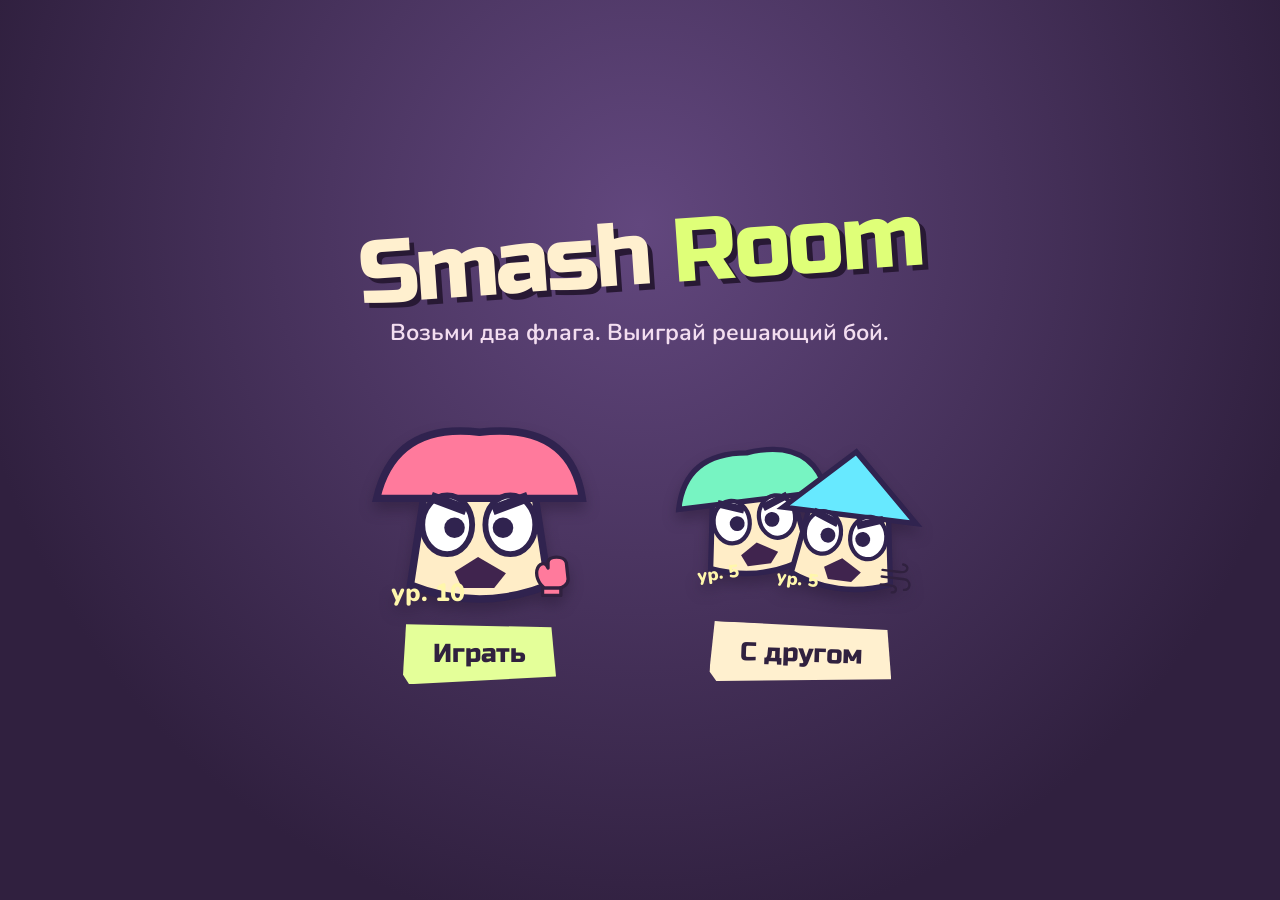
==== commit cf8ea5d8: "Publish SMASH ROOM v21: visible phases, colony mothers and gear" ====
--- a/index.html
+++ b/index.html
@@ -1,6 +1,6 @@
 <!doctype html>
-<html lang="ru"><head><meta charset="utf-8"><meta name="viewport" content="width=device-width,initial-scale=1,viewport-fit=cover"><meta name="theme-color" content="#17392f"><title>SMASH ROOM — вырасти свою банду</title><link rel="stylesheet" href="nursery/style.css?v=19"></head>
-<body><section id="setup"></section><main id="game" hidden><header id="hud"></header><p id="notice" role="status" aria-live="polite"></p><nav id="tabs" aria-label="База и земли"></nav><div class="game-layout"><section id="scene" aria-label="Единая поляна: два питомника, общая карта и общая драка"><canvas id="scene-canvas" aria-hidden="true"></canvas><canvas id="scene-labels" aria-hidden="true" hidden></canvas><div id="scene-targets"></div></section><section id="hand" aria-label="Карты грибов в руке"></section><aside id="inspection"></aside></div></main><footer id="footer"></footer><div id="merge-pop" aria-live="polite"></div><aside id="host-narrator" aria-live="polite" hidden></aside><section id="development" hidden></section><section id="incoming-trade" hidden></section><div id="room-banner" hidden></div><dialog id="collection-dialog"></dialog><section id="pass" hidden></section><section id="vs" hidden aria-label="Армии перед боем"></section>
-<dialog id="rules"><button id="close-rules">Закрыть ×</button><h2>Две поляны. Два раунда.</h2><p>Захвати две из трёх отмеченных полян и удержи их два раунда. Они должны быть связаны с твоей грибницей. Покупка армии сама по себе не приносит победу.</p><ol><li><b>Разрастись:</b> выбери один из путей. Новый участок стоит1 воду и1 перегной. Враги на выбранном участке? После подготовки будет бой именно за него. Без спора драки нет.</li><li><b>Посадить:</b> покупай грибы из случайного набора. Три одинаковых одного тира автоматически срастаются в следующий; девять обычных дают★★★. Щиты глушат взрыв, стрелки достают бомбардира, прыгун под прикрытием добирается до него.</li><li><b>Подкормить:</b> споры погибших возвращаются к тебе. За2 споры можно сразу отрастить спящего либо рискнуть мутацией с преимуществом и недостатком. Один раз за раунд.</li></ol><p>Грибница — живая сеть и дом армии. Она даёт доход и держит поляны связанными. Нажми свой отряд для необязательной расстановки:6 бойцов и3 резерва. Погибший отрастает один раунд. Руины сразу дают редкого бойца; источник — двойной доход; лавка — выгодный обмен.</p><p>Вода лечит сильнее, но на ней скользят. Перегной вязкий, зато усиливает ближний удар. Споры увеличивают дальность. Щиты устойчивы к скольжению; сильный удар может сбросить в настоящий провал. Бомбардирам нужен шаг на перезарядку.</p><p>Если большинство потеряно, удержание сбрасывается. После30 раундов без выполнения цели — ничья. Комната живёт, пока хозяин держит вкладку открытой. Музыка выключается значком ноты.</p><small>Архив: <a href="world-v18.html">v18</a> · <a href="world-v17.html">v17</a></small></dialog>
+<html lang="ru"><head><meta charset="utf-8"><meta name="viewport" content="width=device-width,initial-scale=1,viewport-fit=cover"><meta name="theme-color" content="#17392f"><title>SMASH ROOM — вырасти свою банду</title><link rel="stylesheet" href="nursery/style.css?v=21"></head>
+<body><section id="setup"></section><main id="game" hidden><header id="hud"></header><button id="notice" type="button" aria-label="Фаза игры и действия соседа"></button><nav id="tabs" aria-label="База и земли"></nav><div class="game-layout"><section id="scene" aria-label="Единая поляна: два питомника, общая карта и общая драка"><canvas id="scene-canvas" aria-hidden="true"></canvas><canvas id="scene-labels" aria-hidden="true" hidden></canvas><div id="scene-targets"></div></section><section id="hand" aria-label="Карты грибов в руке"></section><aside id="inspection"></aside></div></main><footer id="footer"></footer><div id="merge-pop" aria-live="polite"></div><aside id="host-narrator" aria-live="polite" hidden></aside><section id="development" hidden></section><section id="incoming-trade" hidden></section><div id="room-banner" hidden></div><dialog id="collection-dialog"></dialog><section id="pass" hidden></section><section id="vs" hidden aria-label="Армии перед боем"></section>
+<section id="opponent-turn" hidden></section><dialog id="history-dialog"></dialog><dialog id="replace-item-dialog"></dialog><dialog id="danger-dialog"></dialog><dialog id="rules"><button id="close-rules">Закрыть ×</button><h2>Отбей. Разрастись. Удержи.</h2><p>Цель: две из трёх полян два раунда подряд. Захвати любые два флага, затем выиграй решающий бой, сохранив их. Третью поляну освобождать не нужно. Если сосед не нападает, на твою сильную грибницу идут дикие.</p><ol><li><b>Земля:</b> один участок за раунд, 2 перегноя. Даёт доход со следующего утра. Флажки — цель, обычная земля — деньги на армию.</li><li><b>Бойцы:</b> пять предложений. Три одинаковых автоматически срастаются. 1 спора обновляет набор. Щиты против взрывов, прыгуны против стрелков, лекарям нужна защита.</li><li><b>Ход готов:</b> соперник готовится, затем бой за оспоренный участок. Без спора — новое утро.</li></ol><p>В отряде можно вернуть погибшего за 2 споры или прокачать бойца: уровни 5/10/15/20/25. Один приём за раунд. «Спор тебе в суп» за 1 спору сбивает удержание соседа, один раз за партию.</p><p>Влажная земля лечит, но скользкая. Перегной даёт больше дохода и усиливает ближний бой. Споры увеличивают дальность. Отталкивание или скольжение может сбросить в настоящий провал. Погибший возвращает свои споры и отрастает через раунд.</p><p>Шесть бойцов выходят в бой, три ждут в резерве. Нажми мать-грибницу: расстановка, прокачка и предметы. Выбери бойца → «Предмет». После 30 раундов — ничья. Комната живёт, пока хозяин держит вкладку.</p><small>Архив: <a href="world-v18.html">v18</a> · <a href="world-v17.html">v17</a></small></dialog>
 <dialog id="sell-dialog"><h2>Убрать гриба из состава?</h2><p>Он уйдёт навсегда. Вы получите 1🌿 независимо от тира. Карта в руку не возвращается.</p><button id="cancel-sell">Оставить</button><button id="confirm-sell" class="danger">Продать · +1🌿</button></dialog>
-<script src="store/store.js?v=19"></script><script src="config/colony.js?v=19"></script><script src="config/scene.js?v=19"></script><script src="ui/lowPolyGL.js?v=19"></script><script src="ui/mushroomModel.js?v=19"></script><script src="ui/combatRig.js?v=19"></script><script src="systems/battleSystem.js?v=19"></script><script src="core/config.js?v=19"></script><script src="core/gardenMaps.js?v=19"></script><script src="core/gardenKingdoms.js?v=19"></script><script src="core/gardenCharacters.js?v=19"></script><script src="vendor/peerjs-1.5.5.min.js"></script><script src="nursery/config.js?v=19"></script><script src="nursery/combat.js?v=19"></script><script src="nursery/rules.js?v=19"></script><script src="nursery/map.js?v=19"></script><script src="nursery/system.js?v=19"></script><script src="nursery/bot.js?v=19"></script><script src="nursery/world.js?v=19"></script><script src="nursery/icons.js?v=19"></script><script src="nursery/models.js?v=19"></script><script src="nursery/view.js?v=19"></script><script src="nursery/guide.js?v=19"></script><script src="nursery/room.js?v=19"></script><script src="nursery/ui.js?v=19"></script><script src="nursery/music.js?v=19"></script><script src="nursery/main.js?v=19"></script></body></html>
+<script src="store/store.js?v=21"></script><script src="config/colony.js?v=21"></script><script src="config/scene.js?v=21"></script><script src="ui/lowPolyGL.js?v=21"></script><script src="ui/mushroomModel.js?v=21"></script><script src="ui/combatRig.js?v=21"></script><script src="systems/battleSystem.js?v=21"></script><script src="core/config.js?v=21"></script><script src="core/gardenMaps.js?v=21"></script><script src="core/gardenKingdoms.js?v=21"></script><script src="core/gardenCharacters.js?v=21"></script><script src="vendor/peerjs-1.5.5.min.js"></script><script src="nursery/config.js?v=21"></script><script src="nursery/combat.js?v=21"></script><script src="nursery/rules.js?v=21"></script><script src="nursery/map.js?v=21"></script><script src="nursery/system.js?v=21"></script><script src="nursery/bot.js?v=21"></script><script src="nursery/world.js?v=21"></script><script src="nursery/icons.js?v=21"></script><script src="nursery/models.js?v=21"></script><script src="nursery/view.js?v=21"></script><script src="nursery/guide.js?v=21"></script><script src="nursery/room.js?v=21"></script><script src="nursery/ui.js?v=21"></script><script src="nursery/music.js?v=21"></script><script src="nursery/main.js?v=21"></script></body></html>
--- a/nursery/style.css
+++ b/nursery/style.css
@@ -37,3 +37,50 @@
 .shop-wallet>span{position:relative}.shop-wallet .resource-delta{top:-4px;right:-12px;font-weight:1000}
 
 .selected-offer-detail>button:disabled{font-size:18px;line-height:1.25;opacity:1;background:#d9c9df;color:#583f63}.selected-offer-detail>.hire-reason{display:none}
+
+.battle-income{display:grid;gap:7px;margin:14px 0;font-size:18px}.battle-income>b{font:400 20px Russo,sans-serif}.battle-income>span{display:flex;align-items:center;gap:8px}.report-stock{display:flex;flex-wrap:wrap;align-items:center;gap:12px;margin:14px 0;font-size:22px;font-weight:950}.report-stock>b{flex-basis:100%;font:400 20px Russo,sans-serif}.report-stock>span{white-space:nowrap}#inspection .report-stock .game-icon,#inspection .battle-income .game-icon{width:29px;height:29px}
+
+/* v20: one readable resource rail, three intent choices, short physical response. */
+body.field-only #hud .resources{display:flex!important;gap:22px;grid-column:1/-1;justify-content:center;background:#30213ff2;padding:8px 18px;border-radius:25px;margin-top:4px}
+#hud .resources>span{min-width:112px;position:relative}#hud .resources .game-icon{width:32px;height:32px}#hud .resources b{font-size:27px}#hud .resources small{font-size:15px}.future-income{font-size:14px!important;opacity:1!important}
+body[data-panel=recruit] #hud .resources{display:none!important}body[data-panel=recruit] .shop-wallet{display:flex}
+#host-narrator{top:178px!important;pointer-events:none}.mushroom-quip{font-size:14px!important;color:#6e426c;font-style:italic}.only-next{outline:3px solid #e6ff9e;outline-offset:3px}.tile-target.reachable{border:3px solid #edff9c;background:#39334ef0;box-shadow:0 0 0 5px #dfff7833;animation:target-breathe 1.3s ease-in-out infinite}.tile-target .game-icon{width:35px;height:35px}
+#danger-dialog{max-width:440px;padding:26px;border:3px solid #ff719d;background:#352344;color:#fff0cf;border-radius:22px}#danger-dialog button{display:block;width:100%;margin-top:12px}#danger-dialog::backdrop{background:#190e2ec9;backdrop-filter:blur(5px)}button{transition:transform 140ms var(--ease),background 140ms var(--ease),filter 140ms var(--ease)}button:active:not(:disabled){transform:translateY(2px) scale(.97);filter:brightness(1.12)}.cast-callout{background:#dfff78;color:#30213f!important;font-weight:1000}
+@keyframes target-breathe{50%{box-shadow:0 0 0 10px #dfff7800}}
+@media(max-width:800px){body.field-only #hud .resources{gap:24px;padding:6px 14px;margin-top:2px}#hud .resources>span{min-width:100px}#hud .resources b{font-size:25px}#hud .resources small{font-size:14px}#host-narrator{top:166px!important;max-width:calc(100% - 28px)}body[data-panel=recruit] #host-narrator{display:none}#development{gap:10px!important;padding:12px!important}#development>button{min-height:72px;padding:12px 10px}#development>button b{font-size:20px}#development>button span{font-size:14px}.draft{gap:8px!important}.selected-offer-detail{padding:10px 12px;gap:4px 8px}.detail-copy p{font-size:16px}.detail-copy .mushroom-quip{font-size:13px!important;line-height:1.2;margin:3px 0}.shop-wallet{gap:38px!important}#danger-dialog{max-width:calc(100% - 28px);padding:22px}#danger-dialog h2{font-size:25px}.mutation-odds{font-size:15px}}
+@media(prefers-reduced-motion:reduce){.tile-target.reachable{animation:none}button{transition:none}}
+
+body.field-only #hud .resources>span{display:grid;grid-template-columns:32px auto;grid-template-rows:auto auto;column-gap:8px;align-items:center;padding:0}#hud .resources>span>i{grid-row:1/3}#hud .resources>span>b{display:flex;align-items:baseline;gap:8px}#hud .resources>span>small{grid-column:2}#hud .resources .future-income{display:inline;font-size:13px!important}#host-narrator{top:192px!important}.danger-turn .scoreboard{outline:3px solid #ff719d;outline-offset:3px}.danger-turn .scoreboard label{color:#ffcad9!important;font-weight:1000}
+@media(max-width:800px){#host-narrator{top:190px!important}.host-speech p{font-size:16px!important}.host-figure{width:60px!important;min-width:60px}.host-speech{padding:10px 13px!important}#hud .resources>span>b{gap:6px}.resources .future-income{font-size:12px!important}#development>button span{overflow-wrap:anywhere}body[data-panel=recruit] #hand{padding-top:10px}.mushroom-quip{max-height:34px;overflow:hidden}}
+
+@media(max-width:800px) and (max-height:760px){body[data-panel=recruit] .base-purpose,body[data-panel=recruit] .shop-odds,body[data-panel=recruit] .recruit-caption>span{display:none}body[data-panel=recruit] #hand{padding-top:6px}.shop-wallet{margin:4px auto;padding:4px 12px}.shop-wallet .game-icon{width:25px;height:25px}.shop-wallet b{font-size:23px}.recruit-caption{margin:3px 0}.draft-card{min-height:67px}.offer-art{height:64px}.offer-art>svg{height:70px}.selected-offer-detail{grid-template-columns:78px minmax(0,1fr);padding:8px 11px}.detail-portrait>svg{width:78px;height:88px}.detail-copy h3{font-size:20px;margin-bottom:3px}.detail-copy p{margin:3px 0;font-size:15px}.detail-copy .merge-explain{font-size:15px}.selected-offer-detail>.synergy-preview{font-size:14px;padding:5px 8px}.selected-offer-detail>button{font-size:19px;min-height:47px;padding:9px 12px}.recruit-tools>button{min-height:46px;padding:8px 14px}.sheet-tools{margin-top:4px}.sheet-title>b{font-size:21px}}
+
+.offer-joke{font-size:13px;color:#654169;padding:4px 8px;margin:0}@media(max-width:800px){.offer-joke{display:none}}
+
+/* v21: readable phases and concrete rewards, on the same game board. */
+.goal-flags{display:flex!important;gap:10px;align-items:center;height:37px}.goal-flags .game-icon{width:36px;height:36px}.goal-flags .empty{opacity:.5}.scoreboard label{font-size:16px}.scoreboard span>em{font-size:15px;line-height:1.2}.scoreboard>span{max-width:350px}#hud .resources>span>b>small{font-size:16px}body.field-only #hud .resources{gap:20px}#hud .resources>span{min-width:143px}#hud .resources>span>b{white-space:nowrap}body.field-only #notice{display:block;position:fixed;top:190px;left:16px;right:auto;z-index:20;padding:8px 13px;background:#dfff78;color:#30213f;border-radius:15px;font-size:16px;max-width:calc(100% - 32px);min-height:40px}body[data-panel=recruit] #notice,body[data-panel=formation] #notice{display:none}#host-narrator{top:auto!important;bottom:238px;right:18px;width:360px;pointer-events:none}.host-figure{display:none!important}.host-speech{padding:13px 17px}.host-speech p{font-size:17px!important}.host-speech:before{display:none}
+#opponent-turn{position:fixed;bottom:24px;left:50%;transform:translateX(-50%);width:min(500px,calc(100% - 28px));z-index:22;background:#fff0cfee;color:#30213f;padding:16px 20px;border-radius:20px}#opponent-turn>strong{font:20px Russo,sans-serif;display:block;margin-bottom:10px}.opponent-action{padding:7px 0;font-size:17px;animation:opponent-pop 180ms var(--ease)}.opponent-action .game-icon{width:28px;height:28px}.opponent-action>span{display:inline-flex;align-items:center;gap:4px;margin-left:4px}.opponent-action>span .game-icon{width:23px;height:23px}#history-dialog,#replace-item-dialog{max-width:460px;background:#fff0cf;color:#30213f;padding:25px;border:0;border-radius:22px}#history-dialog p{font-size:18px;line-height:1.5}#history-dialog button,#replace-item-dialog button{margin-top:12px;width:100%}#history-dialog::backdrop,#replace-item-dialog::backdrop{background:#20122dc9}.item-owner{grid-column:1/-1;display:flex;align-items:center;justify-content:center;gap:10px;background:#38244de8;border-radius:24px;padding:5px 14px}.item-owner>svg{width:65px;height:65px}.item-owner b{font-size:21px}.item-choice b .game-icon{width:38px;height:38px}.item-choice span{font-size:18px!important}.item-choice small{font-size:16px!important}#development:has(.item-choice){max-width:820px}.unit-strip>.icon-action{font-size:15px}.unit-strip .game-icon{width:24px;height:24px}
+@keyframes opponent-pop{from{transform:translateY(6px);opacity:.3}to{transform:none;opacity:1}}
+@media(max-width:800px){.scoreboard label{font-size:15px}.scoreboard span>em{font-size:14px}.goal-flags{height:32px;gap:8px}.goal-flags .game-icon{width:31px;height:31px}.scoreboard>span{padding:7px 10px}body.field-only #hud .resources{gap:15px;padding:7px 12px}#hud .resources>span{min-width:139px;grid-template-columns:29px auto;column-gap:5px}#hud .resources>span>b{font-size:24px;gap:4px}#hud .resources>span>b>small{font-size:15px}#hud .resources>span>small{font-size:13px}.resources .game-icon{width:28px!important;height:28px!important}body.field-only #notice{top:183px;left:12px;font-size:15px;min-height:36px;padding:7px 11px}#host-narrator{top:auto!important;bottom:254px;right:12px;width:calc(100% - 24px);max-width:none}.host-speech{padding:10px 13px!important}.host-speech p{font-size:16px!important;margin:0}body:has(#opponent-turn:not([hidden])) #host-narrator{bottom:220px}#development>button{min-height:116px}#development .route-choice b{font-size:18px}#development .route-choice small{font-size:14px;line-height:1.25}#development .route-choice span{font-size:14px}#development .route-choice .game-icon{width:22px;height:22px}#development:has(.item-choice){gap:8px!important;bottom:75px}.item-choice{padding:11px 7px!important}.item-choice b{font-size:17px!important}.item-choice b .game-icon{width:32px;height:32px}.item-choice span{font-size:15px!important}.item-choice small{font-size:14px!important}.item-owner{padding:4px 9px}.item-owner b{font-size:19px}.item-owner>svg{width:55px;height:55px}.sheet-title>b{font-size:21px}.support-label{font-size:14px;line-height:1.25;max-height:54px;overflow:hidden}.unit-strip{padding:8px}.unit-strip>small{font-size:14px}.unit-strip .icon-action{min-height:44px;padding:7px 10px;font-size:14px}#opponent-turn{bottom:24px;padding:13px 16px}.opponent-action{font-size:16px;padding:6px 0}}
+@media(max-width:800px) and (max-height:740px){#host-narrator{bottom:235px}.host-speech p{font-size:15px!important}#development>button{min-height:106px}#development .route-choice small{font-size:13px}.item-owner>svg{height:45px}.support-label{max-height:36px;font-size:13px}}
+@media(prefers-reduced-motion:reduce){.opponent-action{animation:none}}
+
+.merge-item{font-size:14px;color:#523466;padding:4px 7px;margin:0}.goal-flags>i{display:inline-flex!important;width:36px!important;height:36px!important;position:static!important;background:none!important;clip-path:none!important;transform:none!important}.goal-flags>i>.game-icon{display:block!important;width:36px!important;height:36px!important;max-width:none!important}
+body[data-guide=land] #host-narrator,body[data-guide=items] #host-narrator{display:none!important}#development:has(.route-choice),#development:has(.item-choice){display:grid!important;grid-template-columns:minmax(0,1fr)!important;width:min(650px,calc(100vw - 24px))!important;max-width:650px!important;gap:8px!important;bottom:78px;padding:8px!important}#development .route-choice,#development .item-choice{display:grid!important;grid-template-columns:minmax(0,1fr) auto;align-items:center;gap:4px 12px;min-width:0!important;min-height:79px!important;width:100%;padding:12px 15px!important;transform:none!important;text-align:left!important;clip-path:polygon(1% 3%,98% 0,100% 92%,2% 100%,0 30%)}#development .route-choice b,#development .item-choice b{font-size:21px!important;display:flex!important;gap:8px;align-items:center;text-align:left;min-width:0;line-height:1.15}#development .route-choice b .game-icon,#development .item-choice b .game-icon{display:inline-block!important;width:28px!important;height:28px!important;margin:0!important;flex:none}#development .route-choice span,#development .item-choice span{font-size:16px!important;text-align:left!important;margin:0;line-height:1.2}#development .route-choice small,#development .item-choice small{grid-column:1/-1;font-size:15px!important;text-align:left!important;margin:0;line-height:1.25}#development .route-choice small>span,#development .item-choice small>span{display:inline-flex!important;gap:3px;font-size:15px!important}#development:has(.route-choice)>.minor-action,#development:has(.item-choice)>.minor-action{min-height:44px!important;padding:7px!important;justify-self:center;width:auto;background:#593b70}#development:has(.item-choice) .item-owner{height:62px}.item-choice span{grid-column:1/-1}.item-choice small{position:absolute;right:12px;top:13px}.item-choice b{padding-right:110px}#development .item-choice{position:relative}
+@media(max-width:800px){#development:has(.route-choice),#development:has(.item-choice){bottom:76px;max-width:calc(100vw - 20px)!important}#development .route-choice,#development .item-choice{min-height:76px!important;padding:10px 12px!important;gap:4px 7px}#development .route-choice b,#development .item-choice b{font-size:19px!important}#development .route-choice span,#development .item-choice span{font-size:15px!important}#development .route-choice small,#development .item-choice small{font-size:14px!important}.item-choice b{padding-right:93px}.item-choice small{right:10px;top:12px}.goal-flags>i,.goal-flags>i>.game-icon{width:31px!important;height:31px!important}.merge-item{display:none}}
+
+.goal-flags .empty{opacity:1}.goal-flags .empty svg{fill:none!important;stroke:#ddc9ea!important;stroke-width:2.5}.goal-flags .owned svg{stroke:#fff0cf!important}.goal-flags .flag-count{font-size:25px!important;color:#fff0cf;margin-left:5px;align-self:center;line-height:1}.scoreboard label{white-space:nowrap}#opponent-turn #bot-speed{position:absolute;right:12px;top:7px;color:#57336b;font-size:14px}#development .route-choice small{font-weight:800}.support-label{padding:7px 10px}
+#development[hidden]{display:none!important}
+
+.mother-target{position:absolute;width:72px;height:98px;transform:translate(-50%,-55%);background:transparent;border:0;border-radius:35%;pointer-events:auto;opacity:0;z-index:1}.mother-target:hover,.mother-target:focus-visible{opacity:1;background:#eaff9a20;outline:3px solid #eaff9a}.mother-target[hidden]{display:none!important}
+
+button.grove-marker{pointer-events:auto;background:transparent;border:0;padding:0;min-height:36px;font:inherit;cursor:pointer}button.grove-marker:hover{background:#30213f80}button.grove-marker:focus-visible{outline:3px solid #e6ff9b;outline-offset:4px}.route-destination{font-size:16px;color:#dfff78;font-weight:900}
+
+.mother-target{height:64px;transform:translate(-50%,-75%)}#development{pointer-events:none}#development>button,#development .item-choice,#development .route-choice{pointer-events:auto}
+
+@media(max-width:800px){body[data-guide=menu] #development{bottom:135px}body[data-guide=menu] #development>button{min-height:116px;padding:10px 9px!important}body[data-guide=menu] #development>button span{font-size:14px;line-height:1.2}#host-narrator{bottom:76px!important}.host-speech p{display:-webkit-box;-webkit-box-orient:vertical;-webkit-line-clamp:2;overflow:hidden;font-size:15px!important}.host-speech{padding:8px 13px!important}body:has(#opponent-turn:not([hidden])) #host-narrator{bottom:220px!important}body[data-phase=battle] #host-narrator,body[data-phase=result] #host-narrator,body[data-phase=over] #host-narrator{display:none}}
+#development:has(.revive-choice){display:grid!important;grid-template-columns:1fr;width:min(620px,calc(100vw - 24px));bottom:76px;gap:8px}#development .revive-choice,#development .mutate-choice{min-height:65px;padding:13px!important;font-size:19px}#development[hidden]{display:none!important}
+
+@media(max-width:800px){body[data-guide=menu] #development{bottom:125px;align-items:center}body[data-guide=menu] #development>button{height:108px!important;min-height:108px!important;max-height:108px;min-width:0;display:flex;flex-direction:column;justify-content:center;gap:4px;padding:6px 8px!important}body[data-guide=menu] #development>button b{font-size:19px;line-height:1.1}body[data-guide=menu] #development>button b .game-icon{width:32px;height:32px;margin:0 auto 4px}body[data-guide=menu] #development>button span{font-size:14px;line-height:1.2;margin:0}}
+
+.opponent-action>small{display:block;font-size:14px;line-height:1.2;max-height:34px;overflow:hidden;margin-top:3px;color:#633b68}#history-dialog p>small{display:block;font-size:15px}body:has(#opponent-turn:not([hidden])) #host-narrator{bottom:245px!important}
